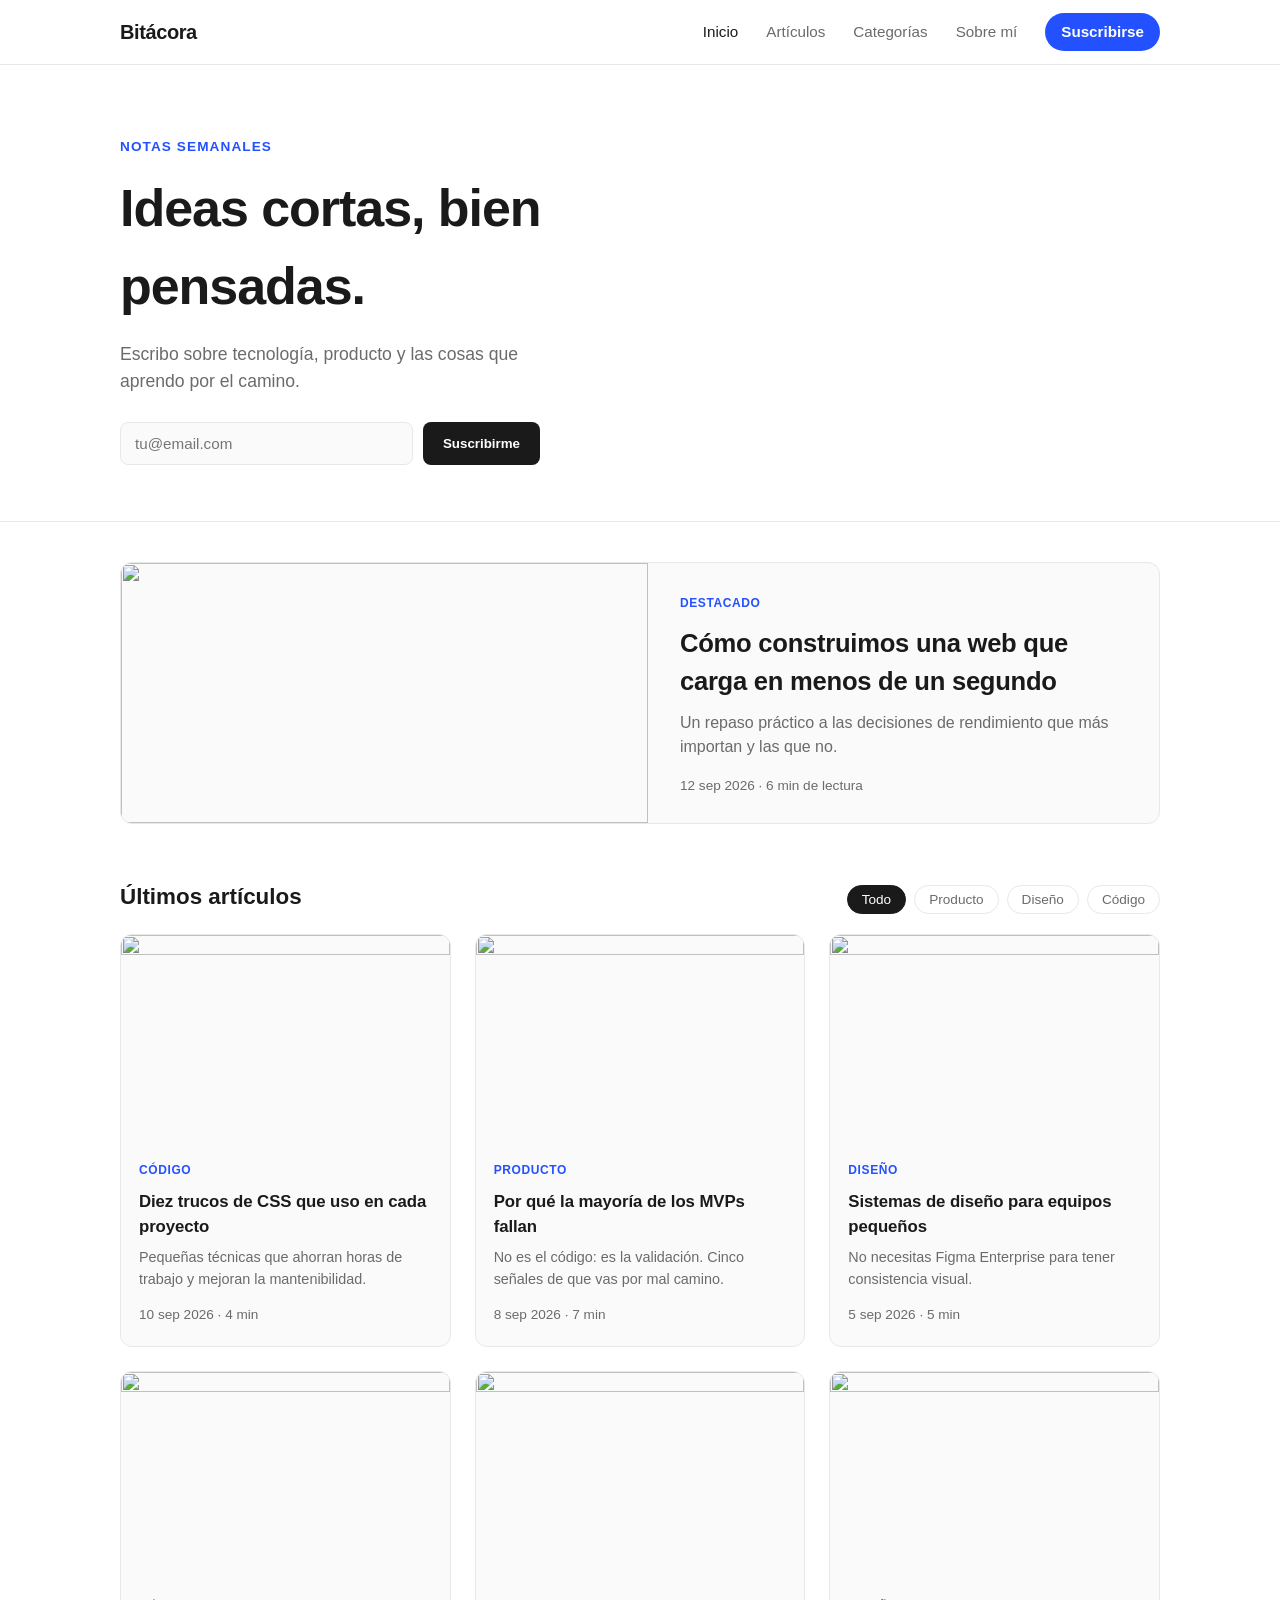
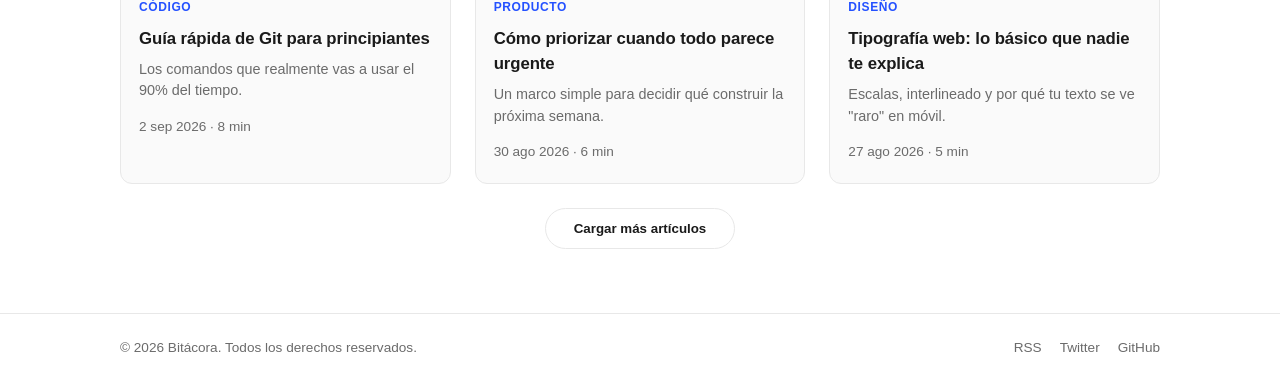
==== index.html @ f2ac1e3b "Add fast static blog homepage Plain HTML/CSS/JS, no build step or dependencies: sticky header with m" ====
<!DOCTYPE html>
<html lang="es">
<head>
<meta charset="UTF-8">
<meta name="viewport" content="width=device-width, initial-scale=1.0">
<title>Bitácora — Blog</title>
<meta name="description" content="Ideas, notas y artículos sobre tecnología, diseño y vida.">
<link rel="preconnect" href="https://fonts.googleapis.com">
<link rel="stylesheet" href="style.css">
</head>
<body>

<header class="site-header">
  <div class="container header-inner">
    <a href="/" class="logo">Bitácora</a>
    <button class="nav-toggle" id="navToggle" aria-label="Abrir menú" aria-expanded="false">
      <span></span><span></span><span></span>
    </button>
    <nav class="site-nav" id="siteNav">
      <a href="#" class="active">Inicio</a>
      <a href="#">Artículos</a>
      <a href="#">Categorías</a>
      <a href="#">Sobre mí</a>
      <a href="#" class="btn-subscribe">Suscribirse</a>
    </nav>
  </div>
</header>

<section class="hero">
  <div class="container">
    <p class="hero-kicker">Notas semanales</p>
    <h1>Ideas cortas, bien pensadas.</h1>
    <p class="hero-sub">Escribo sobre tecnología, producto y las cosas que aprendo por el camino.</p>
    <form class="subscribe-form" onsubmit="return false;">
      <input type="email" placeholder="tu@email.com" aria-label="Correo electrónico" required>
      <button type="submit">Suscribirme</button>
    </form>
  </div>
</section>

<main class="container">

  <section class="featured">
    <a href="#" class="featured-card">
      <img src="https://images.unsplash.com/photo-1461749280684-dccba630e2f6?w=1200&q=60&auto=format&fit=crop" alt="" loading="eager">
      <div class="featured-content">
        <span class="tag">Destacado</span>
        <h2>Cómo construimos una web que carga en menos de un segundo</h2>
        <p>Un repaso práctico a las decisiones de rendimiento que más importan y las que no.</p>
        <span class="meta">12 sep 2026 · 6 min de lectura</span>
      </div>
    </a>
  </section>

  <section class="posts-header">
    <h2>Últimos artículos</h2>
    <div class="filters">
      <button class="filter active">Todo</button>
      <button class="filter">Producto</button>
      <button class="filter">Diseño</button>
      <button class="filter">Código</button>
    </div>
  </section>

  <section class="posts-grid" id="postsGrid">

    <article class="post-card">
      <a href="#">
        <img src="https://images.unsplash.com/photo-1498050108023-c5249f4df085?w=600&q=60&auto=format&fit=crop" alt="" loading="lazy">
        <div class="post-body">
          <span class="tag">Código</span>
          <h3>Diez trucos de CSS que uso en cada proyecto</h3>
          <p>Pequeñas técnicas que ahorran horas de trabajo y mejoran la mantenibilidad.</p>
          <span class="meta">10 sep 2026 · 4 min</span>
        </div>
      </a>
    </article>

    <article class="post-card">
      <a href="#">
        <img src="https://images.unsplash.com/photo-1499750310107-5fef28a66643?w=600&q=60&auto=format&fit=crop" alt="" loading="lazy">
        <div class="post-body">
          <span class="tag">Producto</span>
          <h3>Por qué la mayoría de los MVPs fallan</h3>
          <p>No es el código: es la validación. Cinco señales de que vas por mal camino.</p>
          <span class="meta">8 sep 2026 · 7 min</span>
        </div>
      </a>
    </article>

    <article class="post-card">
      <a href="#">
        <img src="https://images.unsplash.com/photo-1483058712412-4245e9b90334?w=600&q=60&auto=format&fit=crop" alt="" loading="lazy">
        <div class="post-body">
          <span class="tag">Diseño</span>
          <h3>Sistemas de diseño para equipos pequeños</h3>
          <p>No necesitas Figma Enterprise para tener consistencia visual.</p>
          <span class="meta">5 sep 2026 · 5 min</span>
        </div>
      </a>
    </article>

    <article class="post-card">
      <a href="#">
        <img src="https://images.unsplash.com/photo-1519389950473-47ba0277781c?w=600&q=60&auto=format&fit=crop" alt="" loading="lazy">
        <div class="post-body">
          <span class="tag">Código</span>
          <h3>Guía rápida de Git para principiantes</h3>
          <p>Los comandos que realmente vas a usar el 90% del tiempo.</p>
          <span class="meta">2 sep 2026 · 8 min</span>
        </div>
      </a>
    </article>

    <article class="post-card">
      <a href="#">
        <img src="https://images.unsplash.com/photo-1522542550221-31fd19575a2d?w=600&q=60&auto=format&fit=crop" alt="" loading="lazy">
        <div class="post-body">
          <span class="tag">Producto</span>
          <h3>Cómo priorizar cuando todo parece urgente</h3>
          <p>Un marco simple para decidir qué construir la próxima semana.</p>
          <span class="meta">30 ago 2026 · 6 min</span>
        </div>
      </a>
    </article>

    <article class="post-card">
      <a href="#">
        <img src="https://images.unsplash.com/photo-1517694712202-14dd9538aa97?w=600&q=60&auto=format&fit=crop" alt="" loading="lazy">
        <div class="post-body">
          <span class="tag">Diseño</span>
          <h3>Tipografía web: lo básico que nadie te explica</h3>
          <p>Escalas, interlineado y por qué tu texto se ve "raro" en móvil.</p>
          <span class="meta">27 ago 2026 · 5 min</span>
        </div>
      </a>
    </article>

  </section>

  <div class="load-more-wrap">
    <button class="load-more">Cargar más artículos</button>
  </div>

</main>

<footer class="site-footer">
  <div class="container footer-inner">
    <span>© 2026 Bitácora. Todos los derechos reservados.</span>
    <div class="footer-links">
      <a href="#">RSS</a>
      <a href="#">Twitter</a>
      <a href="#">GitHub</a>
    </div>
  </div>
</footer>

<script src="script.js"></script>
</body>
</html>
---- style.css ----
:root {
  --bg: #ffffff;
  --text: #1a1a1a;
  --muted: #6b6b6b;
  --border: #e8e8e8;
  --accent: #2451ff;
  --accent-contrast: #ffffff;
  --card-bg: #fafafa;
  --radius: 12px;
  --max-width: 1080px;
  font-size: 16px;
}

@media (prefers-color-scheme: dark) {
  :root {
    --bg: #0f0f10;
    --text: #f2f2f2;
    --muted: #a0a0a0;
    --border: #262626;
    --card-bg: #18181a;
  }
}

* { box-sizing: border-box; }

body {
  margin: 0;
  background: var(--bg);
  color: var(--text);
  font-family: -apple-system, BlinkMacSystemFont, "Segoe UI", Roboto, Helvetica, Arial, sans-serif;
  line-height: 1.5;
  -webkit-font-smoothing: antialiased;
}

.container {
  max-width: var(--max-width);
  margin: 0 auto;
  padding: 0 20px;
}

a { color: inherit; text-decoration: none; }

/* Header */
.site-header {
  border-bottom: 1px solid var(--border);
  position: sticky;
  top: 0;
  background: var(--bg);
  z-index: 10;
}

.header-inner {
  display: flex;
  align-items: center;
  justify-content: space-between;
  height: 64px;
}

.logo {
  font-size: 1.25rem;
  font-weight: 700;
  letter-spacing: -0.02em;
}

.site-nav {
  display: flex;
  align-items: center;
  gap: 28px;
  font-size: 0.95rem;
}

.site-nav a { color: var(--muted); transition: color .15s; }
.site-nav a:hover, .site-nav a.active { color: var(--text); }

.btn-subscribe {
  background: var(--accent);
  color: var(--accent-contrast) !important;
  padding: 8px 16px;
  border-radius: 999px;
  font-weight: 600;
}

.nav-toggle {
  display: none;
  flex-direction: column;
  justify-content: center;
  gap: 5px;
  width: 32px;
  height: 32px;
  background: none;
  border: none;
  cursor: pointer;
}
.nav-toggle span {
  display: block;
  height: 2px;
  background: var(--text);
  border-radius: 2px;
}

/* Hero */
.hero {
  padding: 72px 0 56px;
  border-bottom: 1px solid var(--border);
}

.hero-kicker {
  color: var(--accent);
  font-weight: 600;
  font-size: 0.85rem;
  text-transform: uppercase;
  letter-spacing: 0.08em;
  margin: 0 0 12px;
}

.hero h1 {
  font-size: clamp(2rem, 5vw, 3.25rem);
  margin: 0 0 16px;
  letter-spacing: -0.02em;
  max-width: 20ch;
}

.hero-sub {
  color: var(--muted);
  font-size: 1.1rem;
  max-width: 46ch;
  margin: 0 0 28px;
}

.subscribe-form {
  display: flex;
  gap: 10px;
  max-width: 420px;
}

.subscribe-form input {
  flex: 1;
  padding: 12px 14px;
  border-radius: 8px;
  border: 1px solid var(--border);
  background: var(--card-bg);
  color: var(--text);
  font-size: 0.95rem;
}

.subscribe-form button {
  padding: 12px 20px;
  border-radius: 8px;
  border: none;
  background: var(--text);
  color: var(--bg);
  font-weight: 600;
  cursor: pointer;
  white-space: nowrap;
}

/* Featured */
.featured { margin: 40px 0; }

.featured-card {
  display: grid;
  grid-template-columns: 1.1fr 1fr;
  gap: 32px;
  align-items: center;
  border: 1px solid var(--border);
  border-radius: var(--radius);
  overflow: hidden;
  background: var(--card-bg);
}

.featured-card img {
  width: 100%;
  height: 100%;
  min-height: 260px;
  object-fit: cover;
  display: block;
}

.featured-content { padding: 12px 28px 12px 0; }

.featured-content h2 {
  font-size: 1.6rem;
  margin: 10px 0 10px;
  letter-spacing: -0.01em;
}

.featured-content p {
  color: var(--muted);
  margin: 0 0 14px;
}

.tag {
  display: inline-block;
  font-size: 0.75rem;
  font-weight: 700;
  text-transform: uppercase;
  letter-spacing: 0.05em;
  color: var(--accent);
}

.meta {
  color: var(--muted);
  font-size: 0.85rem;
}

/* Posts */
.posts-header {
  display: flex;
  align-items: baseline;
  justify-content: space-between;
  margin: 56px 0 20px;
  flex-wrap: wrap;
  gap: 12px;
}

.posts-header h2 { font-size: 1.4rem; margin: 0; }

.filters { display: flex; gap: 8px; }

.filter {
  padding: 6px 14px;
  border-radius: 999px;
  border: 1px solid var(--border);
  background: transparent;
  color: var(--muted);
  font-size: 0.85rem;
  cursor: pointer;
}
.filter.active { background: var(--text); color: var(--bg); border-color: var(--text); }

.posts-grid {
  display: grid;
  grid-template-columns: repeat(3, 1fr);
  gap: 24px;
  margin-bottom: 24px;
}

.post-card {
  border: 1px solid var(--border);
  border-radius: var(--radius);
  overflow: hidden;
  background: var(--card-bg);
  transition: transform .15s, box-shadow .15s;
}
.post-card:hover { transform: translateY(-3px); box-shadow: 0 8px 24px rgba(0,0,0,0.08); }

.post-card img {
  width: 100%;
  aspect-ratio: 16/10;
  object-fit: cover;
  display: block;
}

.post-body { padding: 16px 18px 20px; }

.post-body h3 {
  font-size: 1.05rem;
  margin: 8px 0 8px;
  letter-spacing: -0.005em;
}

.post-body p {
  color: var(--muted);
  font-size: 0.9rem;
  margin: 0 0 12px;
}

.load-more-wrap { display: flex; justify-content: center; margin: 20px 0 64px; }

.load-more {
  padding: 12px 28px;
  border-radius: 999px;
  border: 1px solid var(--border);
  background: transparent;
  color: var(--text);
  font-weight: 600;
  cursor: pointer;
}
.load-more:hover { background: var(--card-bg); }

/* Footer */
.site-footer {
  border-top: 1px solid var(--border);
  padding: 24px 0;
  color: var(--muted);
  font-size: 0.85rem;
}

.footer-inner {
  display: flex;
  justify-content: space-between;
  align-items: center;
  flex-wrap: wrap;
  gap: 12px;
}

.footer-links { display: flex; gap: 18px; }
.footer-links a:hover { color: var(--text); }

/* Responsive */
@media (max-width: 900px) {
  .posts-grid { grid-template-columns: repeat(2, 1fr); }
  .featured-card { grid-template-columns: 1fr; }
  .featured-content { padding: 0 20px 20px; }
}

@media (max-width: 640px) {
  .nav-toggle { display: flex; }
  .site-nav {
    position: absolute;
    top: 64px;
    left: 0;
    right: 0;
    background: var(--bg);
    border-bottom: 1px solid var(--border);
    flex-direction: column;
    align-items: flex-start;
    padding: 16px 20px 24px;
    gap: 16px;
    display: none;
  }
  .site-nav.open { display: flex; }
  .posts-grid { grid-template-columns: 1fr; }
  .subscribe-form { flex-direction: column; }
  .posts-header { align-items: flex-start; }
}
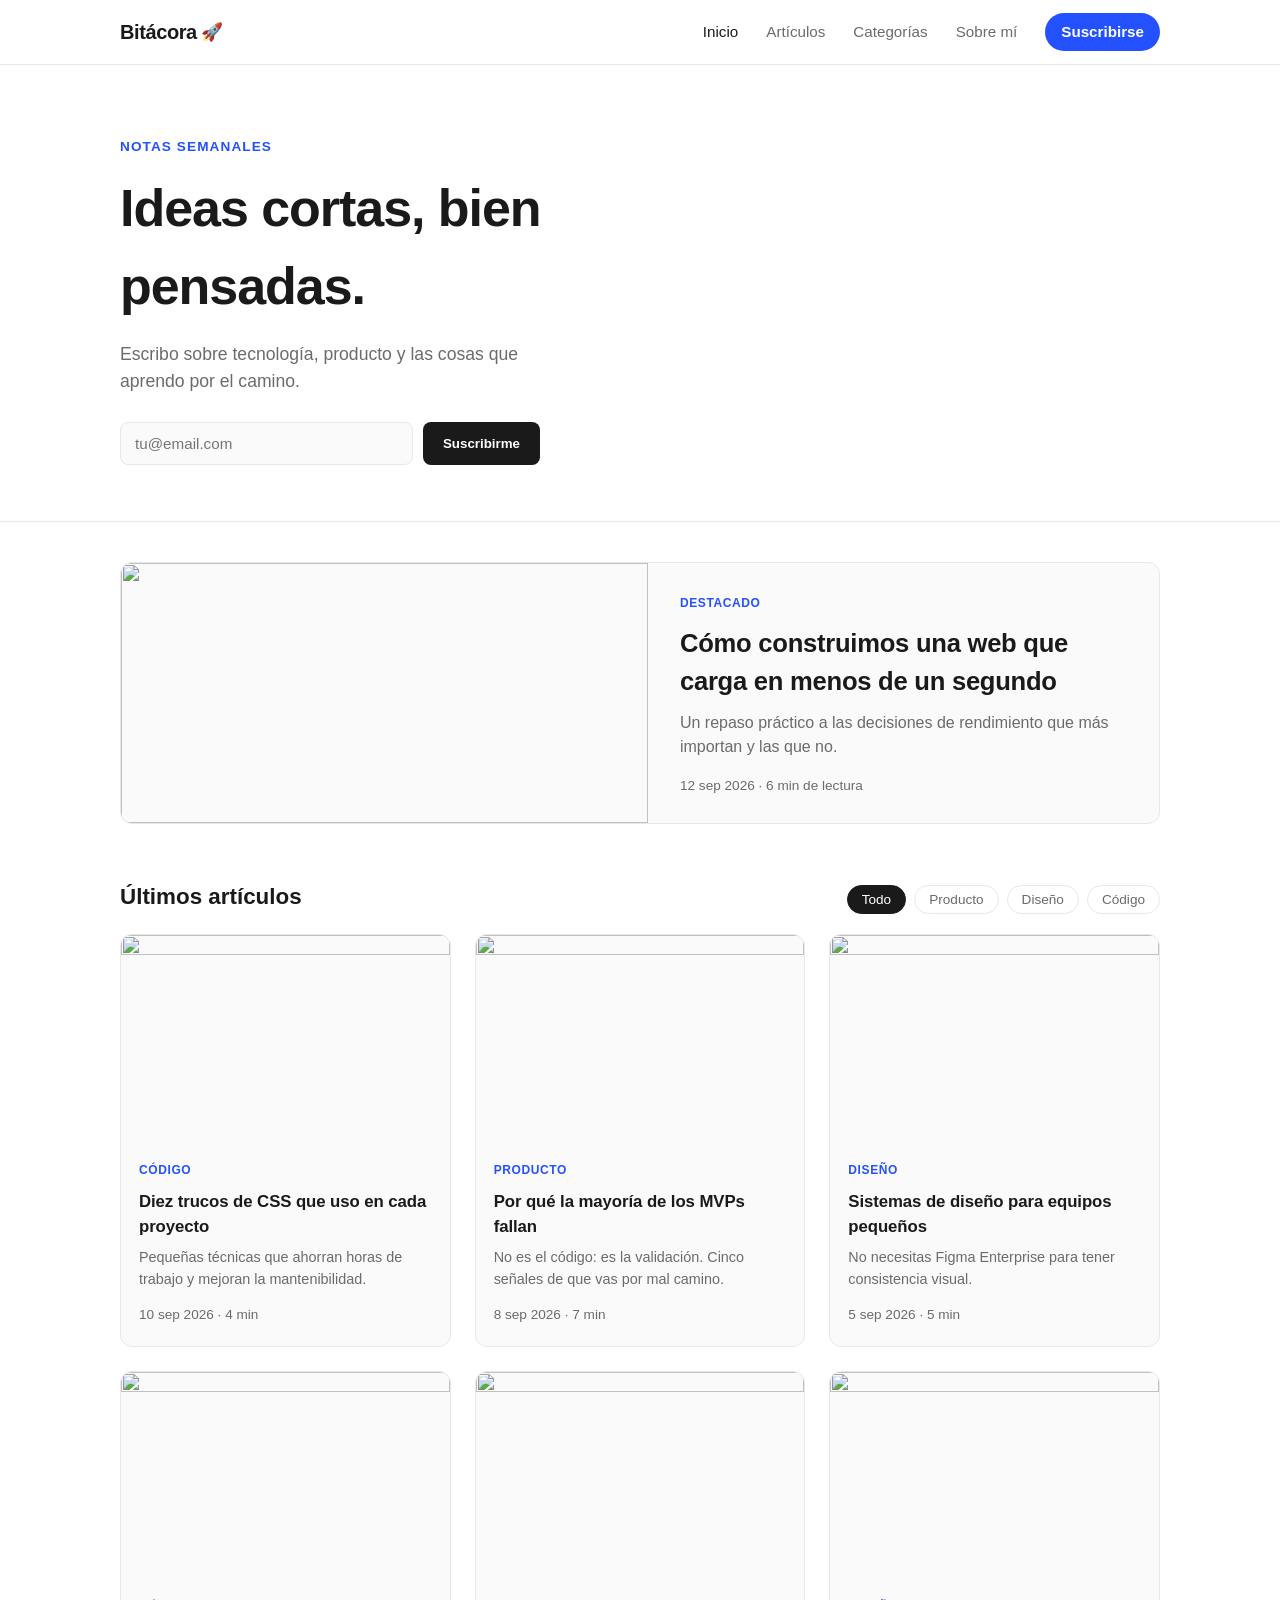
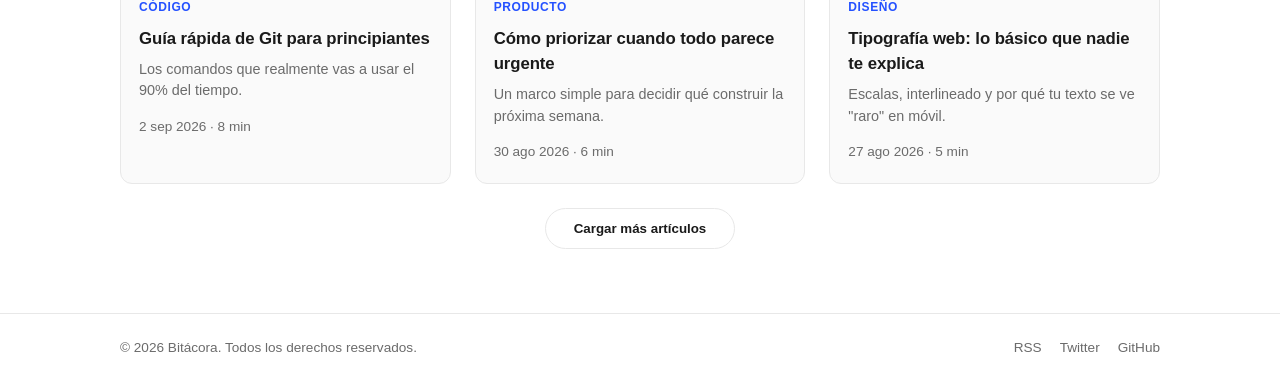
==== commit e3af03a4: "Add animated rocket to site title Co-Authored-By: Claude Sonnet 5 <noreply@anthropic.com> Claude-Ses" ====
--- a/index.html
+++ b/index.html
@@ -3,7 +3,7 @@
 <head>
 <meta charset="UTF-8">
 <meta name="viewport" content="width=device-width, initial-scale=1.0">
-<title>Bitácora — Blog</title>
+<title>Bitácora 🚀 — Blog</title>
 <meta name="description" content="Ideas, notas y artículos sobre tecnología, diseño y vida.">
 <link rel="preconnect" href="https://fonts.googleapis.com">
 <link rel="stylesheet" href="style.css">
@@ -12,7 +12,7 @@
 
 <header class="site-header">
   <div class="container header-inner">
-    <a href="/" class="logo">Bitácora</a>
+    <a href="/" class="logo">Bitácora <span class="rocket" aria-hidden="true">🚀</span></a>
     <button class="nav-toggle" id="navToggle" aria-label="Abrir menú" aria-expanded="false">
       <span></span><span></span><span></span>
     </button>
--- a/style.css
+++ b/style.css
@@ -60,6 +60,20 @@
   font-size: 1.25rem;
   font-weight: 700;
   letter-spacing: -0.02em;
+  display: inline-flex;
+  align-items: center;
+  gap: 4px;
+}
+
+.rocket {
+  display: inline-block;
+  font-size: 1.1rem;
+  animation: rocket-float 2.2s ease-in-out infinite;
+}
+
+@keyframes rocket-float {
+  0%, 100% { transform: translateY(0) rotate(0deg); }
+  50% { transform: translateY(-5px) rotate(10deg); }
 }
 
 .site-nav {
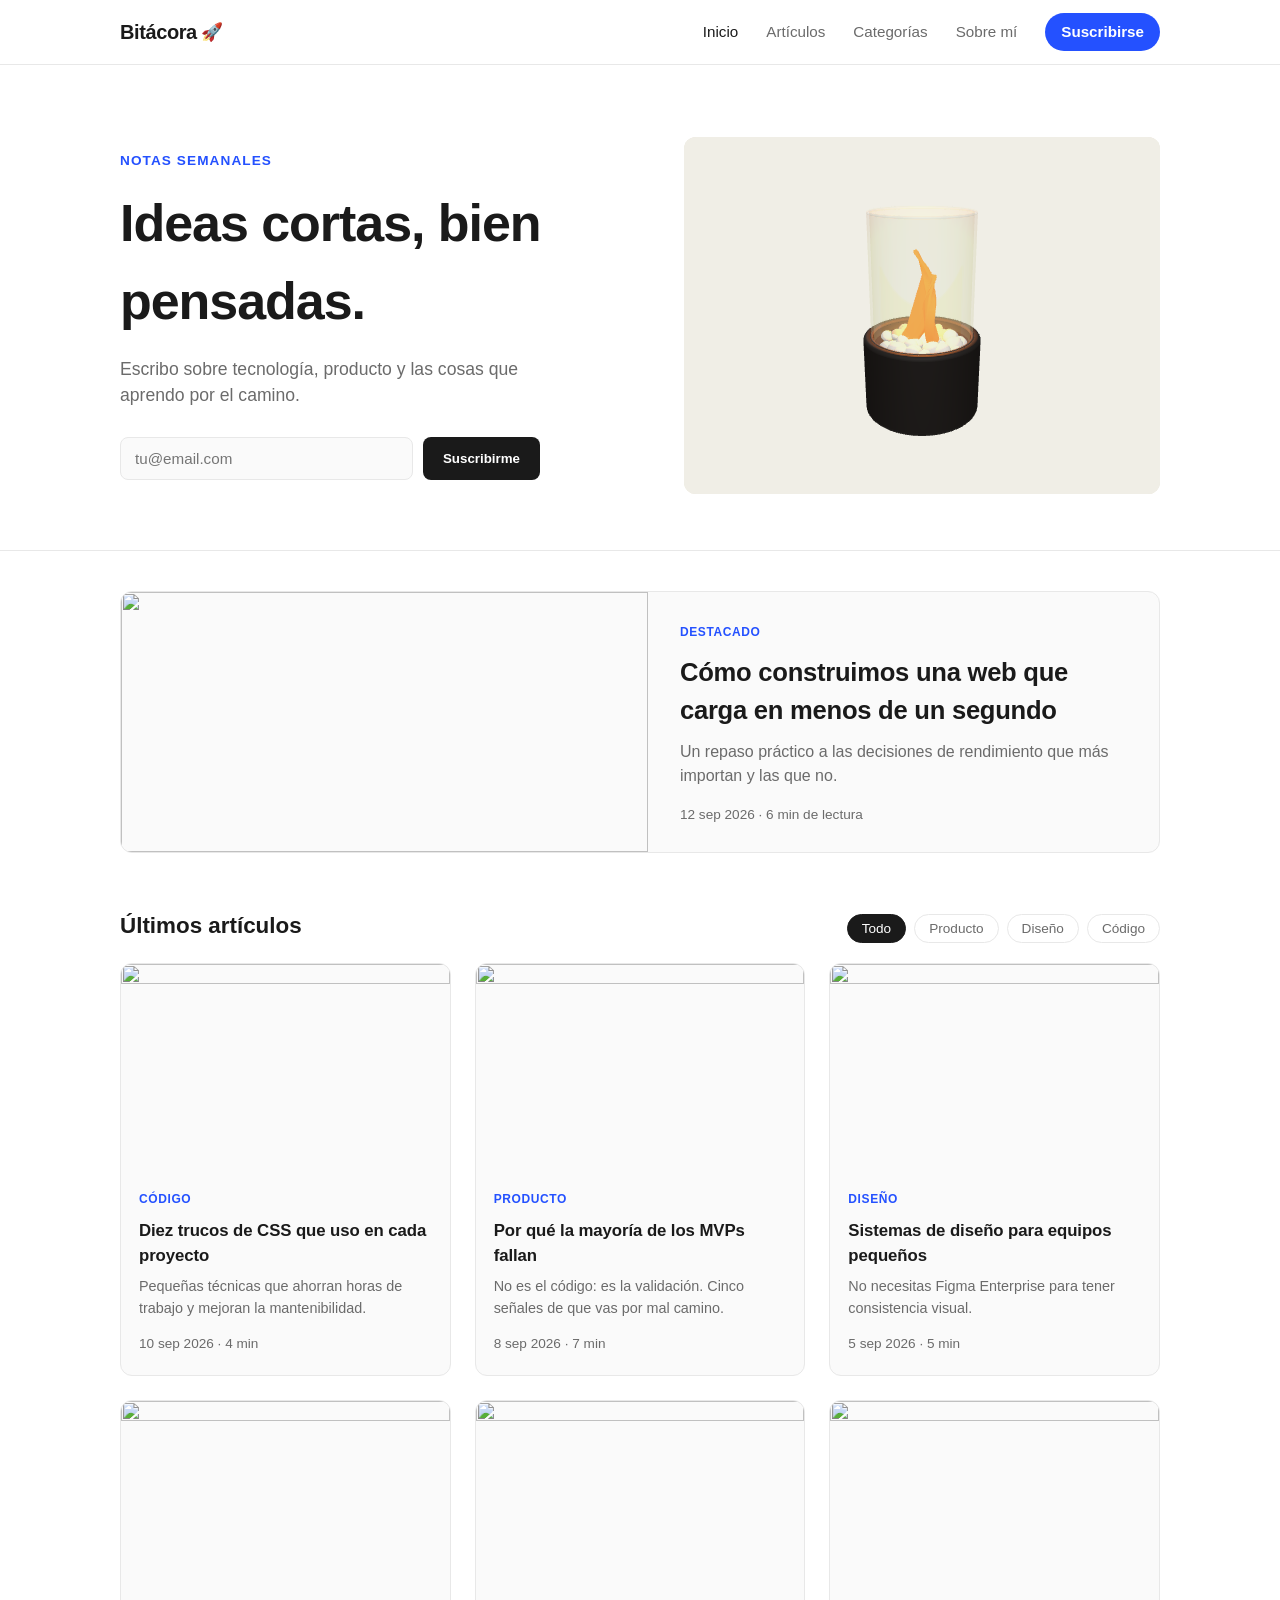
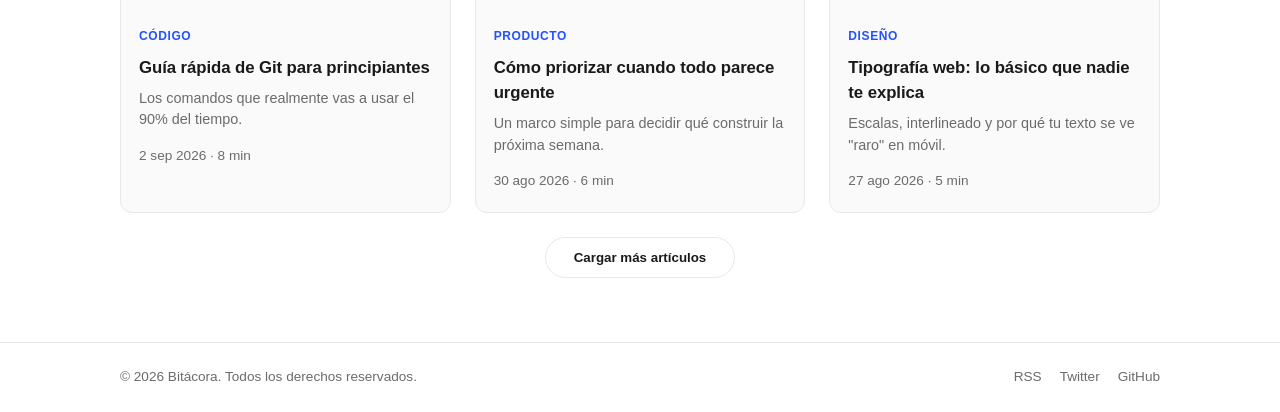
==== commit c50dc00b: "Add animated 3D fireplace visual to hero Embed the tabletop fireplace 3D scene (self-contained Three" ====
--- a/index.html
+++ b/index.html
@@ -27,14 +27,19 @@
 </header>
 
 <section class="hero">
-  <div class="container">
-    <p class="hero-kicker">Notas semanales</p>
-    <h1>Ideas cortas, bien pensadas.</h1>
-    <p class="hero-sub">Escribo sobre tecnología, producto y las cosas que aprendo por el camino.</p>
-    <form class="subscribe-form" onsubmit="return false;">
-      <input type="email" placeholder="tu@email.com" aria-label="Correo electrónico" required>
-      <button type="submit">Suscribirme</button>
-    </form>
+  <div class="container hero-grid">
+    <div class="hero-text">
+      <p class="hero-kicker">Notas semanales</p>
+      <h1>Ideas cortas, bien pensadas.</h1>
+      <p class="hero-sub">Escribo sobre tecnología, producto y las cosas que aprendo por el camino.</p>
+      <form class="subscribe-form" onsubmit="return false;">
+        <input type="email" placeholder="tu@email.com" aria-label="Correo electrónico" required>
+        <button type="submit">Suscribirme</button>
+      </form>
+    </div>
+    <div class="hero-visual">
+      <iframe src="hero-3d.html" title="Chimenea de mesa en 3D" loading="lazy"></iframe>
+    </div>
   </div>
 </section>
 
--- a/style.css
+++ b/style.css
@@ -118,6 +118,27 @@
   border-bottom: 1px solid var(--border);
 }
 
+.hero-grid {
+  display: grid;
+  grid-template-columns: 1.1fr 1fr;
+  gap: 40px;
+  align-items: center;
+}
+
+.hero-visual {
+  border-radius: var(--radius);
+  overflow: hidden;
+  background: #f0eee6;
+  aspect-ratio: 4 / 3;
+}
+
+.hero-visual iframe {
+  width: 100%;
+  height: 100%;
+  border: none;
+  display: block;
+}
+
 .hero-kicker {
   color: var(--accent);
   font-weight: 600;
@@ -316,6 +337,8 @@
   .posts-grid { grid-template-columns: repeat(2, 1fr); }
   .featured-card { grid-template-columns: 1fr; }
   .featured-content { padding: 0 20px 20px; }
+  .hero-grid { grid-template-columns: 1fr; }
+  .hero-visual { order: -1; aspect-ratio: 16 / 9; }
 }
 
 @media (max-width: 640px) {
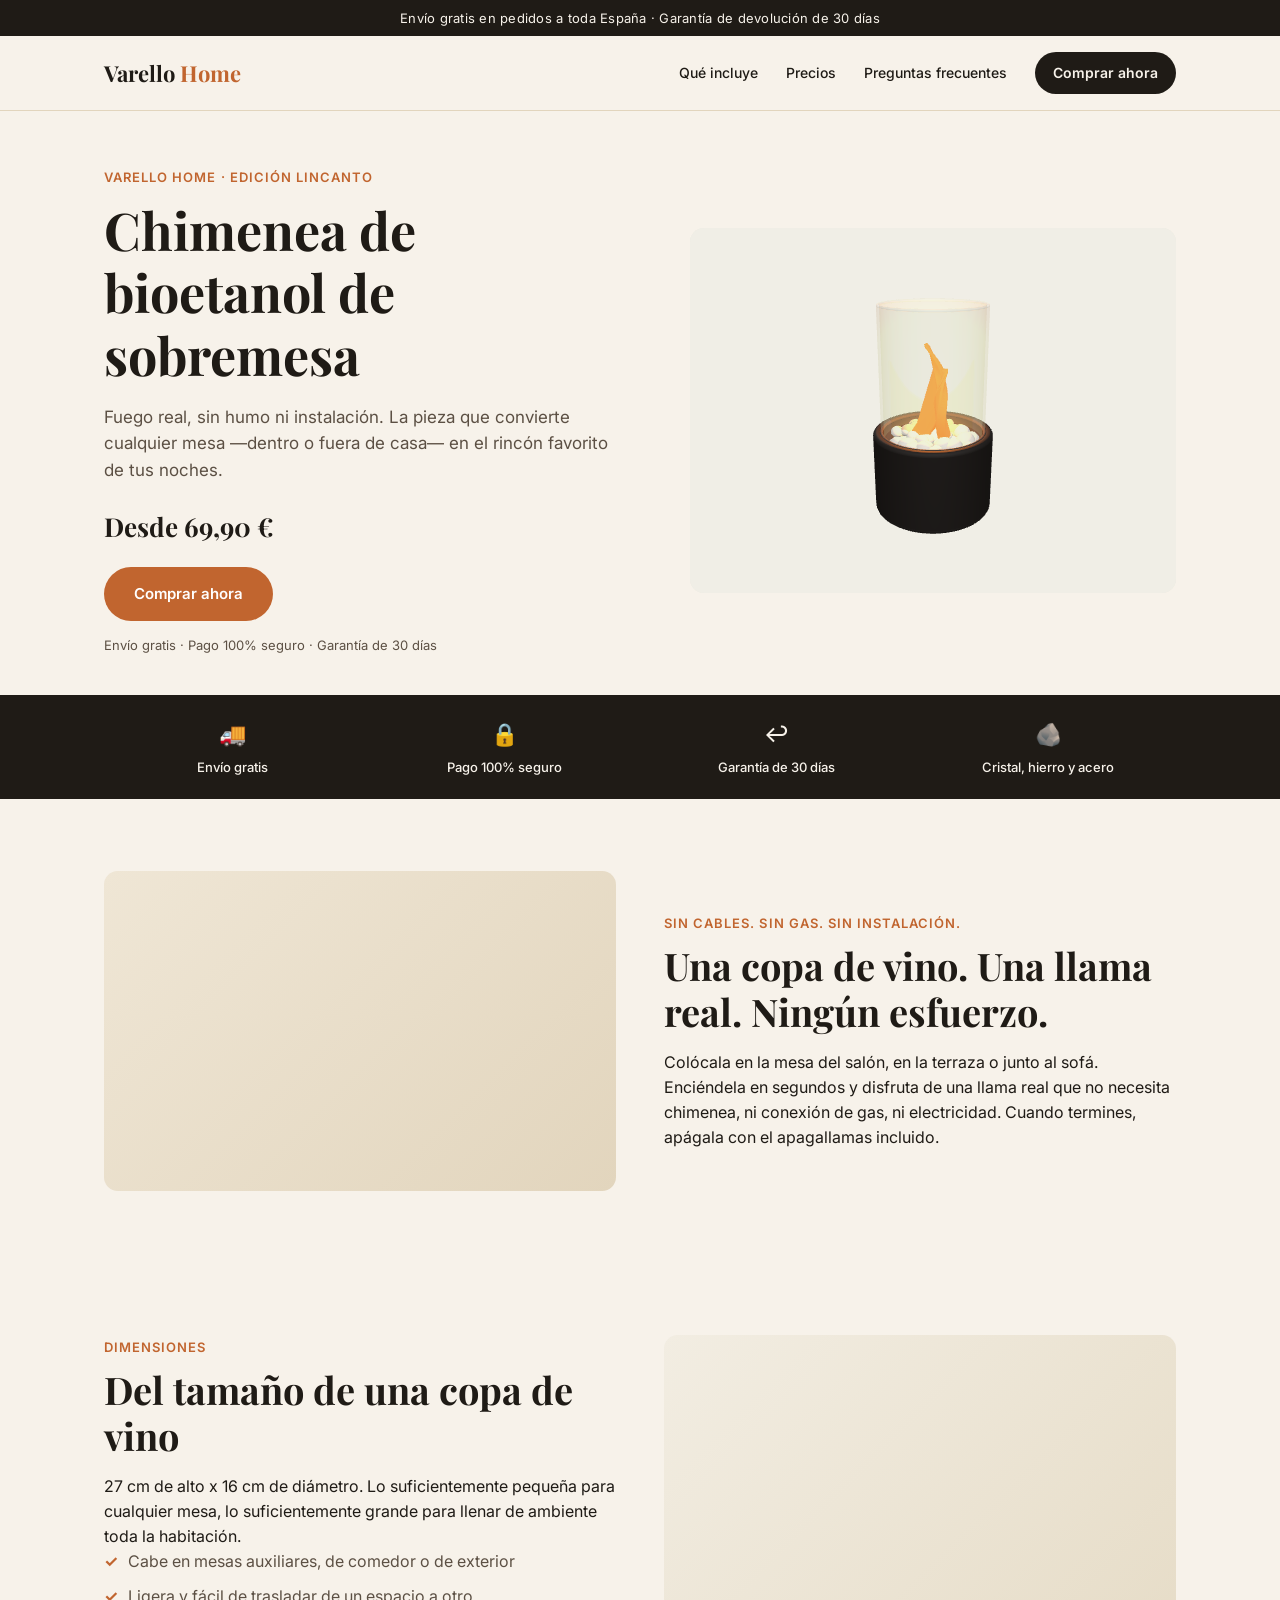
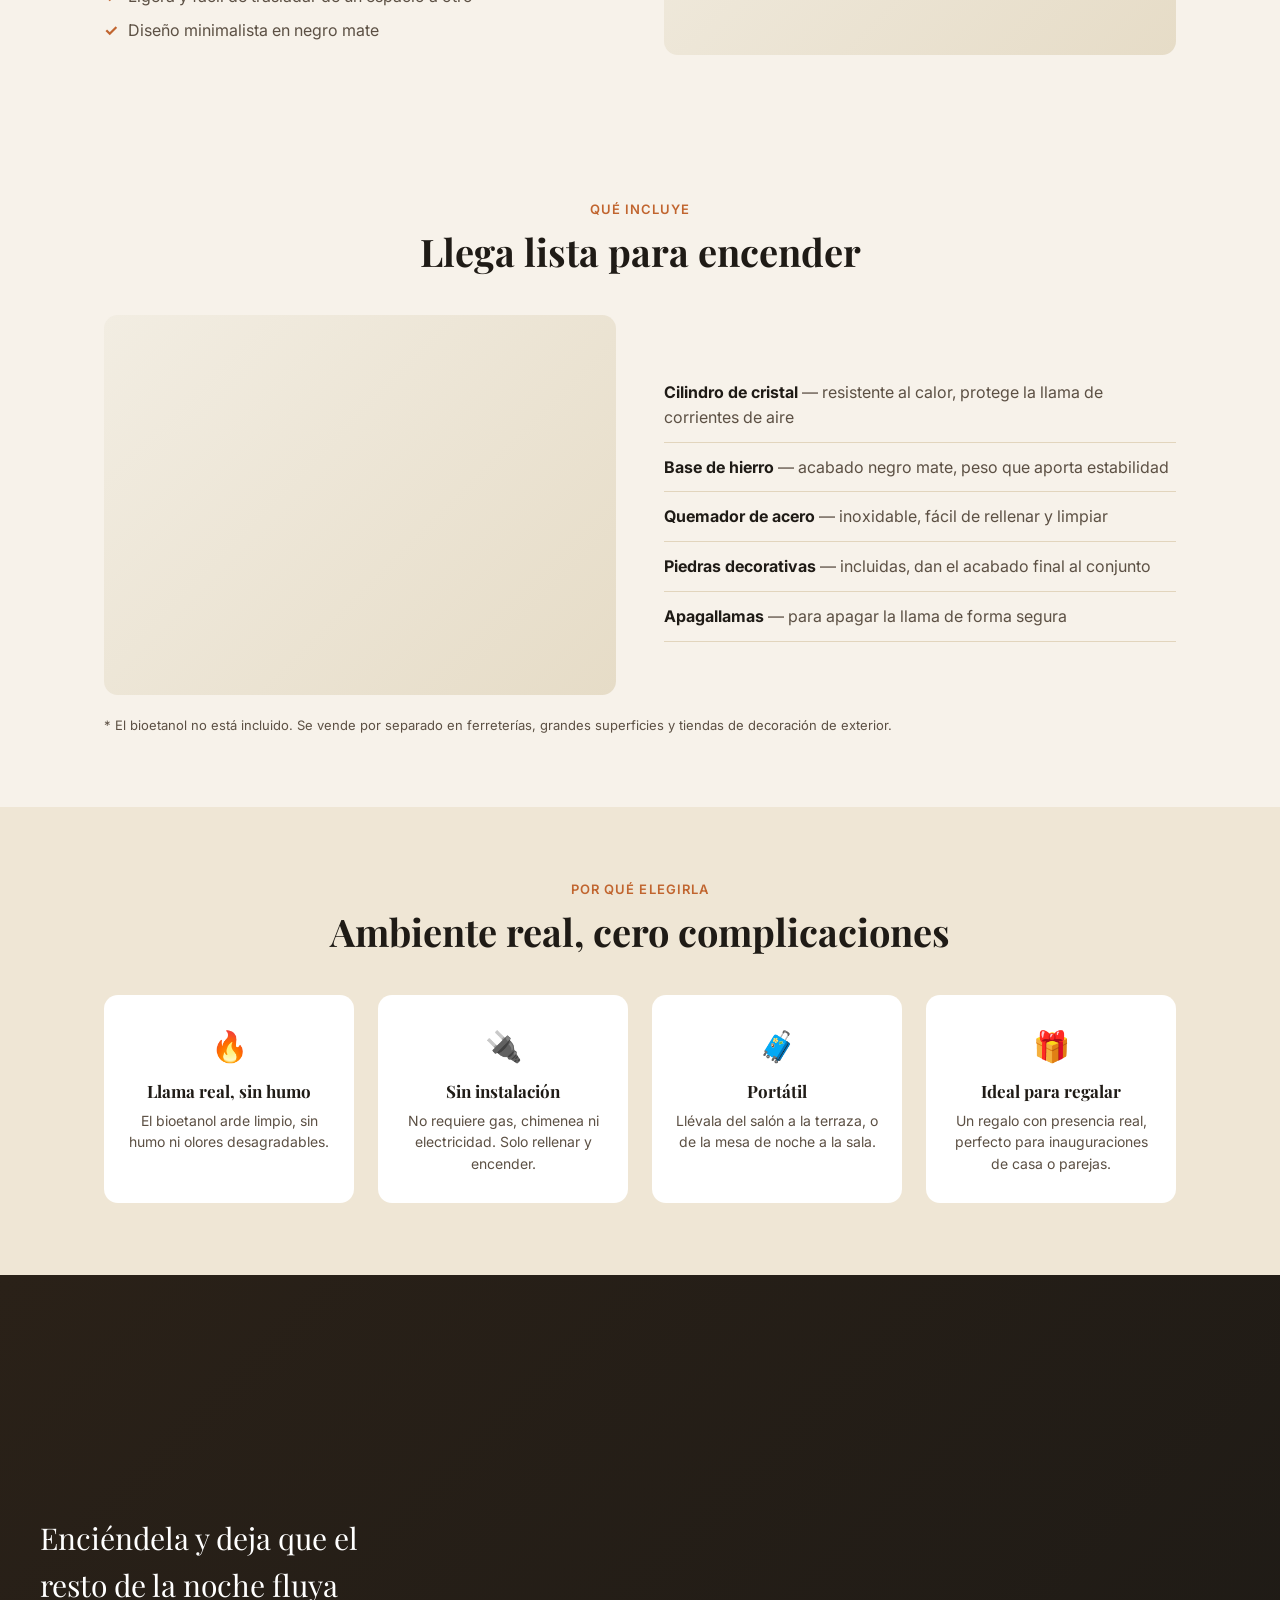
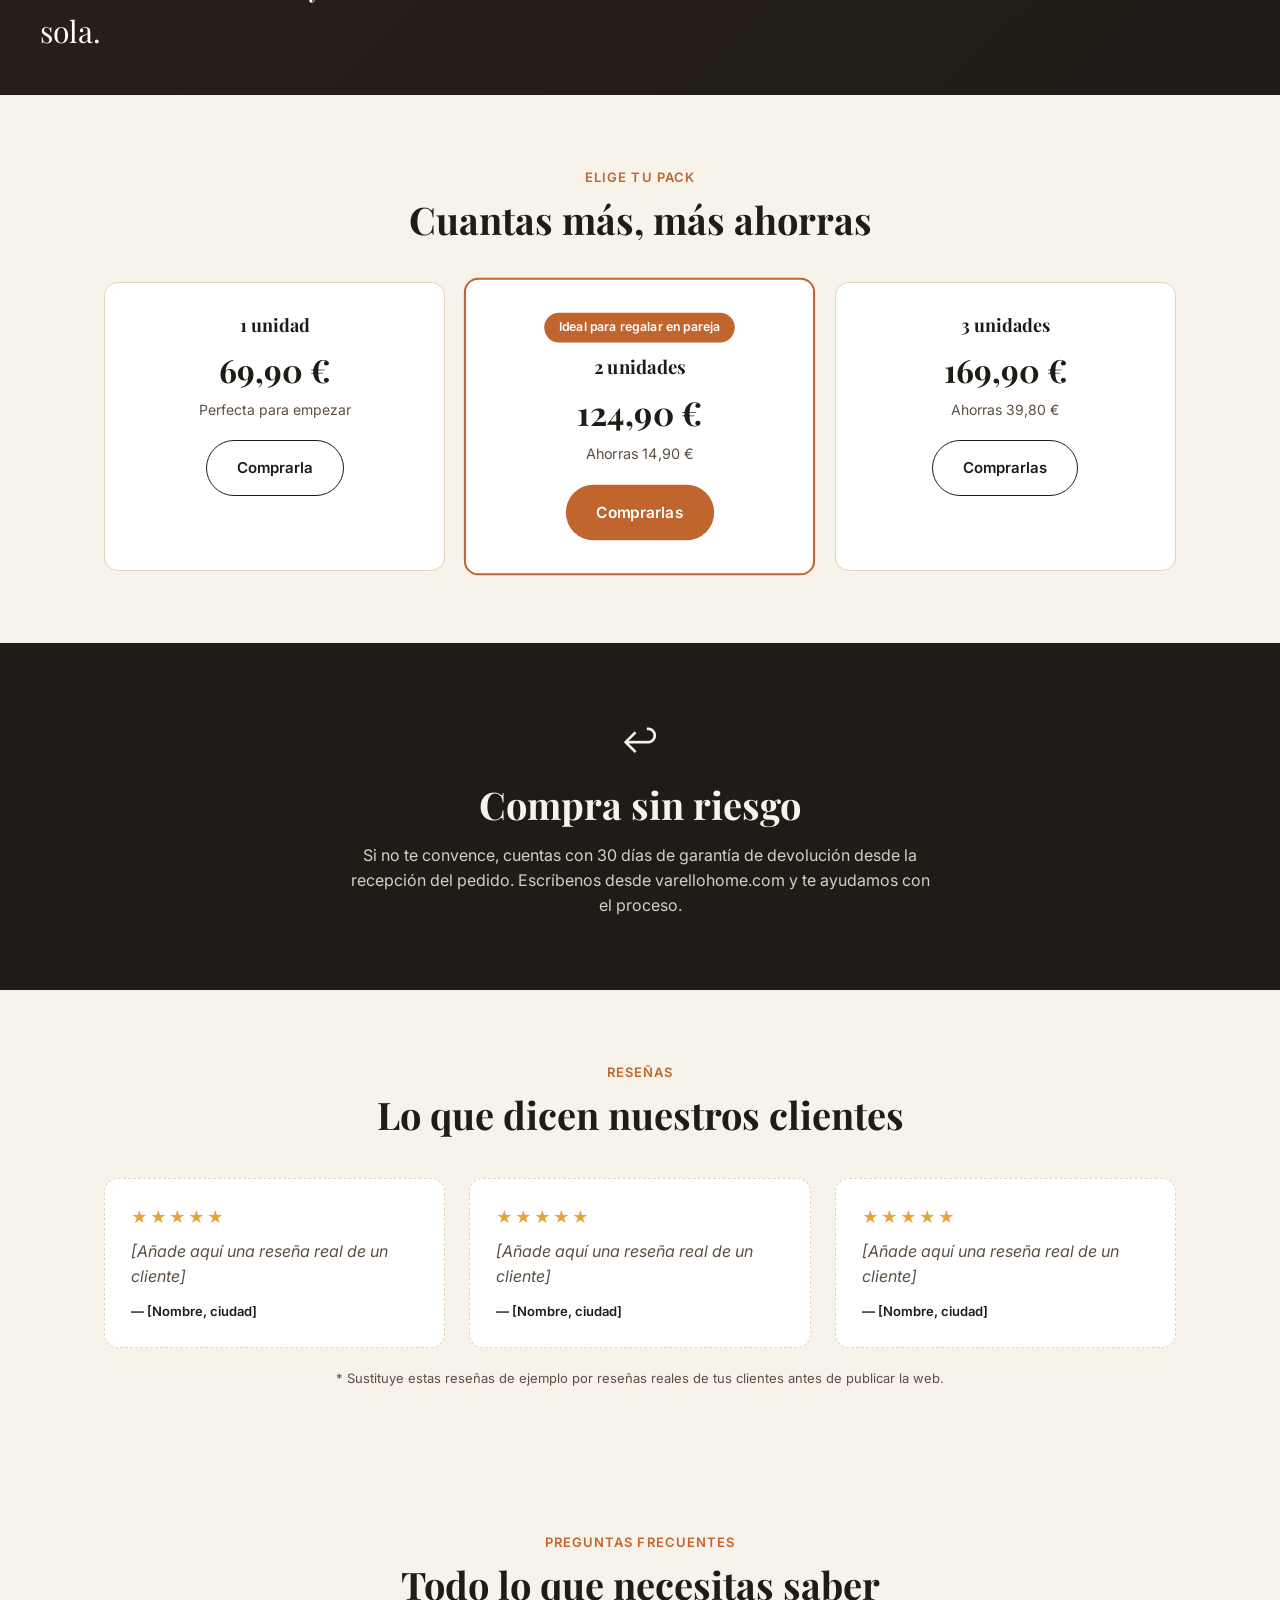
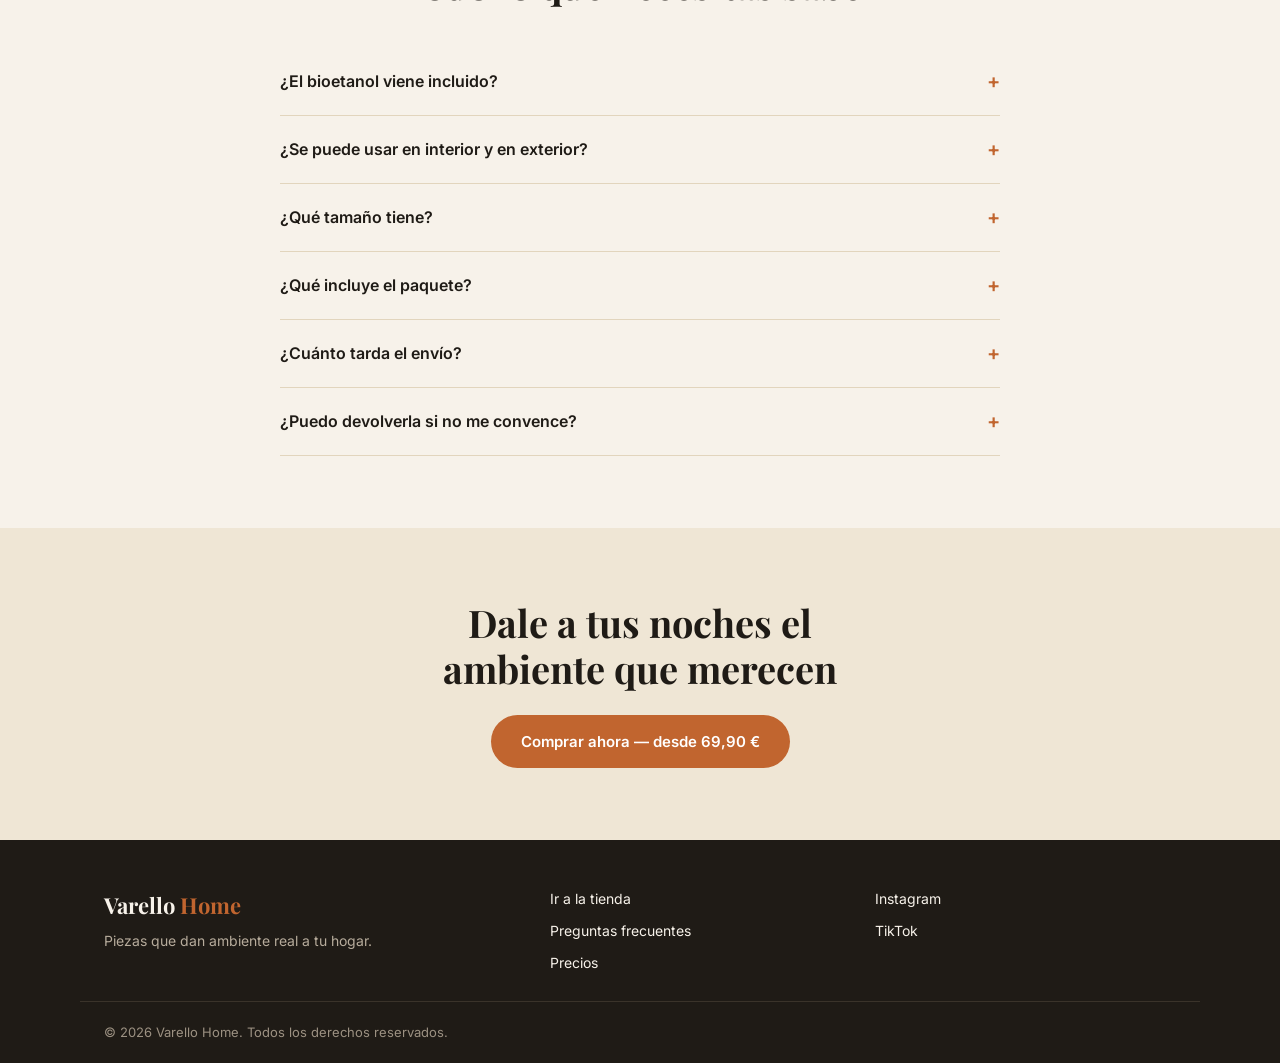
==== commit ff5449e4: "Replace blog demo with Varello Home product landing page Single-page high-conversion landing for the" ====
--- a/index.html
+++ b/index.html
@@ -3,162 +3,309 @@
 <head>
 <meta charset="UTF-8">
 <meta name="viewport" content="width=device-width, initial-scale=1.0">
-<title>Bitácora 🚀 — Blog</title>
-<meta name="description" content="Ideas, notas y artículos sobre tecnología, diseño y vida.">
+<title>Chimenea de Bioetanol de Sobremesa — Varello Home</title>
+<meta name="description" content="Chimenea de bioetanol de sobremesa Varello Home: fuego real, sin humo ni instalación. Del tamaño de una copa de vino. Envío gratis y garantía de 30 días.">
+<meta property="og:title" content="Chimenea de Bioetanol de Sobremesa — Varello Home">
+<meta property="og:description" content="Fuego real, sin humo ni instalación. La pieza que convierte cualquier mesa en el rincón favorito de tus noches.">
+<meta property="og:type" content="product">
+<link rel="icon" href="data:image/svg+xml,%3Csvg xmlns='http://www.w3.org/2000/svg' viewBox='0 0 100 100'%3E%3Ctext y='.9em' font-size='90'%3E%F0%9F%94%A5%3C/text%3E%3C/svg%3E">
 <link rel="preconnect" href="https://fonts.googleapis.com">
+<link rel="preconnect" href="https://fonts.gstatic.com" crossorigin>
+<link href="https://fonts.googleapis.com/css2?family=Playfair+Display:wght@600;700&family=Inter:wght@400;500;600;700&display=swap" rel="stylesheet">
 <link rel="stylesheet" href="style.css">
 </head>
 <body>
 
+<div class="announcement-bar">
+  Envío gratis en pedidos a toda España · Garantía de devolución de 30 días
+</div>
+
 <header class="site-header">
   <div class="container header-inner">
-    <a href="/" class="logo">Bitácora <span class="rocket" aria-hidden="true">🚀</span></a>
+    <a href="#top" class="logo">Varello <span class="logo-accent">Home</span></a>
     <button class="nav-toggle" id="navToggle" aria-label="Abrir menú" aria-expanded="false">
       <span></span><span></span><span></span>
     </button>
     <nav class="site-nav" id="siteNav">
-      <a href="#" class="active">Inicio</a>
-      <a href="#">Artículos</a>
-      <a href="#">Categorías</a>
-      <a href="#">Sobre mí</a>
-      <a href="#" class="btn-subscribe">Suscribirse</a>
+      <a href="#incluye">Qué incluye</a>
+      <a href="#precios">Precios</a>
+      <a href="#faq">Preguntas frecuentes</a>
+      <a href="https://varellohome.com/products/lincanto-chimenea-bioetanol" class="btn-nav-cta">Comprar ahora</a>
     </nav>
   </div>
 </header>
 
-<section class="hero">
-  <div class="container hero-grid">
-    <div class="hero-text">
-      <p class="hero-kicker">Notas semanales</p>
-      <h1>Ideas cortas, bien pensadas.</h1>
-      <p class="hero-sub">Escribo sobre tecnología, producto y las cosas que aprendo por el camino.</p>
-      <form class="subscribe-form" onsubmit="return false;">
-        <input type="email" placeholder="tu@email.com" aria-label="Correo electrónico" required>
-        <button type="submit">Suscribirme</button>
-      </form>
-    </div>
-    <div class="hero-visual">
-      <iframe src="hero-3d.html" title="Chimenea de mesa en 3D" loading="lazy"></iframe>
-    </div>
-  </div>
-</section>
-
-<main class="container">
-
-  <section class="featured">
-    <a href="#" class="featured-card">
-      <img src="https://images.unsplash.com/photo-1461749280684-dccba630e2f6?w=1200&q=60&auto=format&fit=crop" alt="" loading="eager">
-      <div class="featured-content">
-        <span class="tag">Destacado</span>
-        <h2>Cómo construimos una web que carga en menos de un segundo</h2>
-        <p>Un repaso práctico a las decisiones de rendimiento que más importan y las que no.</p>
-        <span class="meta">12 sep 2026 · 6 min de lectura</span>
-      </div>
-    </a>
-  </section>
-
-  <section class="posts-header">
-    <h2>Últimos artículos</h2>
-    <div class="filters">
-      <button class="filter active">Todo</button>
-      <button class="filter">Producto</button>
-      <button class="filter">Diseño</button>
-      <button class="filter">Código</button>
-    </div>
-  </section>
-
-  <section class="posts-grid" id="postsGrid">
-
-    <article class="post-card">
-      <a href="#">
-        <img src="https://images.unsplash.com/photo-1498050108023-c5249f4df085?w=600&q=60&auto=format&fit=crop" alt="" loading="lazy">
-        <div class="post-body">
-          <span class="tag">Código</span>
-          <h3>Diez trucos de CSS que uso en cada proyecto</h3>
-          <p>Pequeñas técnicas que ahorran horas de trabajo y mejoran la mantenibilidad.</p>
-          <span class="meta">10 sep 2026 · 4 min</span>
-        </div>
-      </a>
-    </article>
-
-    <article class="post-card">
-      <a href="#">
-        <img src="https://images.unsplash.com/photo-1499750310107-5fef28a66643?w=600&q=60&auto=format&fit=crop" alt="" loading="lazy">
-        <div class="post-body">
-          <span class="tag">Producto</span>
-          <h3>Por qué la mayoría de los MVPs fallan</h3>
-          <p>No es el código: es la validación. Cinco señales de que vas por mal camino.</p>
-          <span class="meta">8 sep 2026 · 7 min</span>
-        </div>
-      </a>
-    </article>
-
-    <article class="post-card">
-      <a href="#">
-        <img src="https://images.unsplash.com/photo-1483058712412-4245e9b90334?w=600&q=60&auto=format&fit=crop" alt="" loading="lazy">
-        <div class="post-body">
-          <span class="tag">Diseño</span>
-          <h3>Sistemas de diseño para equipos pequeños</h3>
-          <p>No necesitas Figma Enterprise para tener consistencia visual.</p>
-          <span class="meta">5 sep 2026 · 5 min</span>
-        </div>
-      </a>
-    </article>
-
-    <article class="post-card">
-      <a href="#">
-        <img src="https://images.unsplash.com/photo-1519389950473-47ba0277781c?w=600&q=60&auto=format&fit=crop" alt="" loading="lazy">
-        <div class="post-body">
-          <span class="tag">Código</span>
-          <h3>Guía rápida de Git para principiantes</h3>
-          <p>Los comandos que realmente vas a usar el 90% del tiempo.</p>
-          <span class="meta">2 sep 2026 · 8 min</span>
-        </div>
-      </a>
-    </article>
-
-    <article class="post-card">
-      <a href="#">
-        <img src="https://images.unsplash.com/photo-1522542550221-31fd19575a2d?w=600&q=60&auto=format&fit=crop" alt="" loading="lazy">
-        <div class="post-body">
-          <span class="tag">Producto</span>
-          <h3>Cómo priorizar cuando todo parece urgente</h3>
-          <p>Un marco simple para decidir qué construir la próxima semana.</p>
-          <span class="meta">30 ago 2026 · 6 min</span>
-        </div>
-      </a>
-    </article>
-
-    <article class="post-card">
-      <a href="#">
-        <img src="https://images.unsplash.com/photo-1517694712202-14dd9538aa97?w=600&q=60&auto=format&fit=crop" alt="" loading="lazy">
-        <div class="post-body">
-          <span class="tag">Diseño</span>
-          <h3>Tipografía web: lo básico que nadie te explica</h3>
-          <p>Escalas, interlineado y por qué tu texto se ve "raro" en móvil.</p>
-          <span class="meta">27 ago 2026 · 5 min</span>
-        </div>
-      </a>
-    </article>
-
-  </section>
-
-  <div class="load-more-wrap">
-    <button class="load-more">Cargar más artículos</button>
-  </div>
+<main id="top">
+
+  <!-- HERO -->
+  <section class="hero">
+    <div class="container hero-grid">
+      <div class="hero-text">
+        <p class="hero-kicker">Varello Home · Edición Lincanto</p>
+        <h1>Chimenea de bioetanol de sobremesa</h1>
+        <p class="hero-sub">Fuego real, sin humo ni instalación. La pieza que convierte cualquier mesa —dentro o fuera de casa— en el rincón favorito de tus noches.</p>
+        <div class="hero-price-row">
+          <span class="hero-price">Desde 69,90&nbsp;€</span>
+        </div>
+        <a href="https://varellohome.com/products/lincanto-chimenea-bioetanol" class="btn-primary">Comprar ahora</a>
+        <p class="hero-trust">Envío gratis · Pago 100% seguro · Garantía de 30 días</p>
+      </div>
+      <div class="hero-visual">
+        <iframe src="hero-3d.html" title="Chimenea de mesa en 3D" loading="lazy"></iframe>
+      </div>
+    </div>
+  </section>
+
+  <!-- TRUST BAR -->
+  <section class="trust-bar">
+    <div class="container trust-grid">
+      <div class="trust-item">
+        <span class="trust-icon" aria-hidden="true">🚚</span>
+        <span>Envío gratis</span>
+      </div>
+      <div class="trust-item">
+        <span class="trust-icon" aria-hidden="true">🔒</span>
+        <span>Pago 100% seguro</span>
+      </div>
+      <div class="trust-item">
+        <span class="trust-icon" aria-hidden="true">↩️</span>
+        <span>Garantía de 30 días</span>
+      </div>
+      <div class="trust-item">
+        <span class="trust-icon" aria-hidden="true">🪨</span>
+        <span>Cristal, hierro y acero</span>
+      </div>
+    </div>
+  </section>
+
+  <!-- DESEO -->
+  <section class="section desire">
+    <div class="container desire-grid">
+      <div class="photo-frame ph-lifestyle" role="img" aria-label="Chimenea de bioetanol encendida en una terraza al atardecer, junto a olivos y luces cálidas">
+        <!-- Reemplazar por: foto 2 (mesa de piedra, olivos, atardecer) → images/lifestyle-atardecer.jpg -->
+      </div>
+      <div class="desire-text">
+        <p class="section-kicker">Sin cables. Sin gas. Sin instalación.</p>
+        <h2>Una copa de vino. Una llama real. Ningún esfuerzo.</h2>
+        <p>Colócala en la mesa del salón, en la terraza o junto al sofá. Enciéndela en segundos y disfruta de una llama real que no necesita chimenea, ni conexión de gas, ni electricidad. Cuando termines, apágala con el apagallamas incluido.</p>
+      </div>
+    </div>
+  </section>
+
+  <!-- TAMAÑO -->
+  <section class="section size">
+    <div class="container size-grid">
+      <div class="size-text">
+        <p class="section-kicker">Dimensiones</p>
+        <h2>Del tamaño de una copa de vino</h2>
+        <p>27 cm de alto x 16 cm de diámetro. Lo suficientemente pequeña para cualquier mesa, lo suficientemente grande para llenar de ambiente toda la habitación.</p>
+        <ul class="check-list">
+          <li>Cabe en mesas auxiliares, de comedor o de exterior</li>
+          <li>Ligera y fácil de trasladar de un espacio a otro</li>
+          <li>Diseño minimalista en negro mate</li>
+        </ul>
+      </div>
+      <div class="photo-frame ph-size" role="img" aria-label="Comparación de tamaño: la chimenea junto a una copa de vino, 27 centímetros de alto por 16 de diámetro">
+        <!-- Reemplazar por: foto 3 (infografía "del tamaño de una copa de vino") → images/tamano-comparacion.jpg -->
+      </div>
+    </div>
+  </section>
+
+  <!-- QUÉ INCLUYE -->
+  <section class="section" id="incluye">
+    <div class="container">
+      <p class="section-kicker center">Qué incluye</p>
+      <h2 class="center">Llega lista para encender</h2>
+      <div class="includes-grid">
+        <div class="photo-frame ph-kit" role="img" aria-label="Piezas incluidas: cilindro de cristal, base de hierro, quemador de acero, piedras decorativas y apagallamas">
+          <!-- Reemplazar por: foto 4 (infografía "llega lista para encender") → images/kit-incluido.jpg -->
+        </div>
+        <ul class="includes-list">
+          <li><strong>Cilindro de cristal</strong> — resistente al calor, protege la llama de corrientes de aire</li>
+          <li><strong>Base de hierro</strong> — acabado negro mate, peso que aporta estabilidad</li>
+          <li><strong>Quemador de acero</strong> — inoxidable, fácil de rellenar y limpiar</li>
+          <li><strong>Piedras decorativas</strong> — incluidas, dan el acabado final al conjunto</li>
+          <li><strong>Apagallamas</strong> — para apagar la llama de forma segura</li>
+        </ul>
+      </div>
+      <p class="note">* El bioetanol no está incluido. Se vende por separado en ferreterías, grandes superficies y tiendas de decoración de exterior.</p>
+    </div>
+  </section>
+
+  <!-- BENEFICIOS -->
+  <section class="section benefits">
+    <div class="container">
+      <p class="section-kicker center">Por qué elegirla</p>
+      <h2 class="center">Ambiente real, cero complicaciones</h2>
+      <div class="benefits-grid">
+        <div class="benefit-card">
+          <span class="benefit-icon" aria-hidden="true">🔥</span>
+          <h3>Llama real, sin humo</h3>
+          <p>El bioetanol arde limpio, sin humo ni olores desagradables.</p>
+        </div>
+        <div class="benefit-card">
+          <span class="benefit-icon" aria-hidden="true">🔌</span>
+          <h3>Sin instalación</h3>
+          <p>No requiere gas, chimenea ni electricidad. Solo rellenar y encender.</p>
+        </div>
+        <div class="benefit-card">
+          <span class="benefit-icon" aria-hidden="true">🧳</span>
+          <h3>Portátil</h3>
+          <p>Llévala del salón a la terraza, o de la mesa de noche a la sala.</p>
+        </div>
+        <div class="benefit-card">
+          <span class="benefit-icon" aria-hidden="true">🎁</span>
+          <h3>Ideal para regalar</h3>
+          <p>Un regalo con presencia real, perfecto para inauguraciones de casa o parejas.</p>
+        </div>
+      </div>
+    </div>
+  </section>
+
+  <!-- GALERÍA / DETALLE LLAMA -->
+  <section class="section flame-section">
+    <div class="photo-frame ph-flame" role="img" aria-label="Detalle de la llama ardiendo dentro del cilindro de cristal, con luces cálidas de fondo al atardecer">
+      <!-- Reemplazar por: foto 5 (primer plano de la llama, luces bokeh) → images/flame-detail.jpg -->
+      <div class="flame-overlay">
+        <p>Enciéndela y deja que el resto de la noche fluya sola.</p>
+      </div>
+    </div>
+  </section>
+
+  <!-- PRECIOS -->
+  <section class="section pricing" id="precios">
+    <div class="container">
+      <p class="section-kicker center">Elige tu pack</p>
+      <h2 class="center">Cuantas más, más ahorras</h2>
+      <div class="pricing-grid">
+        <div class="price-card">
+          <h3>1 unidad</h3>
+          <p class="price-amount">69,90&nbsp;€</p>
+          <p class="price-note">Perfecta para empezar</p>
+          <a href="https://varellohome.com/products/lincanto-chimenea-bioetanol" class="btn-secondary">Comprarla</a>
+        </div>
+        <div class="price-card price-card-highlight">
+          <p class="price-badge">Ideal para regalar en pareja</p>
+          <h3>2 unidades</h3>
+          <p class="price-amount">124,90&nbsp;€</p>
+          <p class="price-note">Ahorras 14,90&nbsp;€</p>
+          <a href="https://varellohome.com/products/lincanto-chimenea-bioetanol" class="btn-primary">Comprarlas</a>
+        </div>
+        <div class="price-card">
+          <h3>3 unidades</h3>
+          <p class="price-amount">169,90&nbsp;€</p>
+          <p class="price-note">Ahorras 39,80&nbsp;€</p>
+          <a href="https://varellohome.com/products/lincanto-chimenea-bioetanol" class="btn-secondary">Comprarlas</a>
+        </div>
+      </div>
+    </div>
+  </section>
+
+  <!-- GARANTÍA -->
+  <section class="section guarantee">
+    <div class="container guarantee-inner">
+      <span class="guarantee-icon" aria-hidden="true">↩️</span>
+      <h2>Compra sin riesgo</h2>
+      <p>Si no te convence, cuentas con 30 días de garantía de devolución desde la recepción del pedido. Escríbenos desde varellohome.com y te ayudamos con el proceso.</p>
+    </div>
+  </section>
+
+  <!-- RESEÑAS (plantilla — sustituir por reseñas reales antes de publicar) -->
+  <section class="section reviews">
+    <div class="container">
+      <p class="section-kicker center">Reseñas</p>
+      <h2 class="center">Lo que dicen nuestros clientes</h2>
+      <div class="reviews-grid">
+        <div class="review-card">
+          <p class="review-stars" aria-hidden="true">★★★★★</p>
+          <p class="review-text">[Añade aquí una reseña real de un cliente]</p>
+          <p class="review-author">— [Nombre, ciudad]</p>
+        </div>
+        <div class="review-card">
+          <p class="review-stars" aria-hidden="true">★★★★★</p>
+          <p class="review-text">[Añade aquí una reseña real de un cliente]</p>
+          <p class="review-author">— [Nombre, ciudad]</p>
+        </div>
+        <div class="review-card">
+          <p class="review-stars" aria-hidden="true">★★★★★</p>
+          <p class="review-text">[Añade aquí una reseña real de un cliente]</p>
+          <p class="review-author">— [Nombre, ciudad]</p>
+        </div>
+      </div>
+      <p class="note center">* Sustituye estas reseñas de ejemplo por reseñas reales de tus clientes antes de publicar la web.</p>
+    </div>
+  </section>
+
+  <!-- FAQ -->
+  <section class="section faq" id="faq">
+    <div class="container">
+      <p class="section-kicker center">Preguntas frecuentes</p>
+      <h2 class="center">Todo lo que necesitas saber</h2>
+      <div class="faq-list">
+        <details class="faq-item">
+          <summary>¿El bioetanol viene incluido?</summary>
+          <p>No. El bioetanol se vende por separado y puedes encontrarlo en ferreterías, grandes superficies o tiendas de decoración de exterior.</p>
+        </details>
+        <details class="faq-item">
+          <summary>¿Se puede usar en interior y en exterior?</summary>
+          <p>Sí. Al no generar humo ni residuos es apta para ambos espacios, siempre con una ventilación adecuada.</p>
+        </details>
+        <details class="faq-item">
+          <summary>¿Qué tamaño tiene?</summary>
+          <p>27 cm de alto x 16 cm de diámetro, aproximadamente el tamaño de una copa de vino.</p>
+        </details>
+        <details class="faq-item">
+          <summary>¿Qué incluye el paquete?</summary>
+          <p>Cilindro de cristal, base de hierro, quemador de acero, piedras decorativas y apagallamas. El bioetanol no está incluido.</p>
+        </details>
+        <details class="faq-item">
+          <summary>¿Cuánto tarda el envío?</summary>
+          <p>[Confirma aquí tu plazo real de envío, por ejemplo: entre 2 y 5 días laborables dentro de España.]</p>
+        </details>
+        <details class="faq-item">
+          <summary>¿Puedo devolverla si no me convence?</summary>
+          <p>Sí, cuentas con 30 días de garantía de devolución desde la recepción de tu pedido.</p>
+        </details>
+      </div>
+    </div>
+  </section>
+
+  <!-- CTA FINAL -->
+  <section class="section final-cta">
+    <div class="container final-cta-inner">
+      <h2>Dale a tus noches el ambiente que merecen</h2>
+      <a href="https://varellohome.com/products/lincanto-chimenea-bioetanol" class="btn-primary">Comprar ahora — desde 69,90&nbsp;€</a>
+    </div>
+  </section>
 
 </main>
 
 <footer class="site-footer">
   <div class="container footer-inner">
-    <span>© 2026 Bitácora. Todos los derechos reservados.</span>
+    <div class="footer-brand">
+      <p class="logo">Varello <span class="logo-accent">Home</span></p>
+      <p>Piezas que dan ambiente real a tu hogar.</p>
+    </div>
     <div class="footer-links">
-      <a href="#">RSS</a>
-      <a href="#">Twitter</a>
-      <a href="#">GitHub</a>
-    </div>
+      <a href="https://varellohome.com">Ir a la tienda</a>
+      <a href="#faq">Preguntas frecuentes</a>
+      <a href="#precios">Precios</a>
+    </div>
+    <div class="footer-social">
+      <!-- Actualiza estos enlaces con tus redes reales -->
+      <a href="#" aria-label="Instagram">Instagram</a>
+      <a href="#" aria-label="TikTok">TikTok</a>
+    </div>
+  </div>
+  <div class="container footer-bottom">
+    <span>© 2026 Varello Home. Todos los derechos reservados.</span>
   </div>
 </footer>
+
+<div class="sticky-cta" id="stickyCta">
+  <span class="sticky-cta-price">69,90&nbsp;€</span>
+  <a href="https://varellohome.com/products/lincanto-chimenea-bioetanol" class="btn-primary">Comprar ahora</a>
+</div>
 
 <script src="script.js"></script>
 </body>
--- a/style.css
+++ b/style.css
@@ -1,95 +1,110 @@
 :root {
-  --bg: #ffffff;
-  --text: #1a1a1a;
-  --muted: #6b6b6b;
-  --border: #e8e8e8;
-  --accent: #2451ff;
-  --accent-contrast: #ffffff;
-  --card-bg: #fafafa;
-  --radius: 12px;
-  --max-width: 1080px;
-  font-size: 16px;
-}
-
-@media (prefers-color-scheme: dark) {
-  :root {
-    --bg: #0f0f10;
-    --text: #f2f2f2;
-    --muted: #a0a0a0;
-    --border: #262626;
-    --card-bg: #18181a;
-  }
-}
-
-* { box-sizing: border-box; }
+  --bg: #f7f2ea;
+  --bg-alt: #efe6d5;
+  --ink: #1f1b16;
+  --ink-soft: #5c5044;
+  --accent: #c1652f;
+  --accent-2: #e8a33d;
+  --line: #e2d5bd;
+  --white: #ffffff;
+  --radius: 14px;
+  --max-width: 1120px;
+}
+
+* { margin: 0; padding: 0; box-sizing: border-box; }
 
 body {
-  margin: 0;
   background: var(--bg);
-  color: var(--text);
-  font-family: -apple-system, BlinkMacSystemFont, "Segoe UI", Roboto, Helvetica, Arial, sans-serif;
-  line-height: 1.5;
+  color: var(--ink);
+  font-family: 'Inter', -apple-system, BlinkMacSystemFont, sans-serif;
+  line-height: 1.55;
   -webkit-font-smoothing: antialiased;
 }
+
+h1, h2, h3 {
+  font-family: 'Playfair Display', Georgia, serif;
+  font-weight: 700;
+  line-height: 1.2;
+  color: var(--ink);
+}
+
+a { color: inherit; text-decoration: none; }
+ul { list-style: none; }
 
 .container {
   max-width: var(--max-width);
   margin: 0 auto;
-  padding: 0 20px;
-}
-
-a { color: inherit; text-decoration: none; }
+  padding: 0 24px;
+}
+
+.section { padding: 72px 0; }
+.section.center, .center { text-align: center; }
+
+.section-kicker {
+  color: var(--accent);
+  font-weight: 600;
+  font-size: 13px;
+  letter-spacing: 0.08em;
+  text-transform: uppercase;
+  margin-bottom: 10px;
+}
+
+h2 { font-size: clamp(26px, 3.4vw, 38px); margin-bottom: 16px; }
+
+.note {
+  font-size: 13px;
+  color: var(--ink-soft);
+  margin-top: 20px;
+}
+
+/* Announcement bar */
+.announcement-bar {
+  background: var(--ink);
+  color: var(--bg);
+  text-align: center;
+  font-size: 13px;
+  padding: 8px 16px;
+  letter-spacing: 0.02em;
+}
 
 /* Header */
 .site-header {
-  border-bottom: 1px solid var(--border);
   position: sticky;
   top: 0;
-  background: var(--bg);
-  z-index: 10;
+  z-index: 50;
+  background: rgba(247, 242, 234, 0.92);
+  backdrop-filter: blur(6px);
+  border-bottom: 1px solid var(--line);
 }
 
 .header-inner {
   display: flex;
   align-items: center;
   justify-content: space-between;
-  height: 64px;
+  padding-top: 16px;
+  padding-bottom: 16px;
 }
 
 .logo {
-  font-size: 1.25rem;
+  font-family: 'Playfair Display', Georgia, serif;
+  font-size: 22px;
   font-weight: 700;
-  letter-spacing: -0.02em;
-  display: inline-flex;
-  align-items: center;
-  gap: 4px;
-}
-
-.rocket {
-  display: inline-block;
-  font-size: 1.1rem;
-  animation: rocket-float 2.2s ease-in-out infinite;
-}
-
-@keyframes rocket-float {
-  0%, 100% { transform: translateY(0) rotate(0deg); }
-  50% { transform: translateY(-5px) rotate(10deg); }
-}
+}
+
+.logo-accent { color: var(--accent); }
 
 .site-nav {
   display: flex;
   align-items: center;
   gap: 28px;
-  font-size: 0.95rem;
-}
-
-.site-nav a { color: var(--muted); transition: color .15s; }
-.site-nav a:hover, .site-nav a.active { color: var(--text); }
-
-.btn-subscribe {
-  background: var(--accent);
-  color: var(--accent-contrast) !important;
-  padding: 8px 16px;
+  font-size: 14px;
+  font-weight: 500;
+}
+
+.btn-nav-cta {
+  background: var(--ink);
+  color: var(--bg);
+  padding: 10px 18px;
   border-radius: 999px;
   font-weight: 600;
 }
@@ -97,267 +112,422 @@
 .nav-toggle {
   display: none;
   flex-direction: column;
-  justify-content: center;
-  gap: 5px;
-  width: 32px;
-  height: 32px;
+  gap: 4px;
   background: none;
   border: none;
   cursor: pointer;
-}
+  padding: 6px;
+}
+
 .nav-toggle span {
-  display: block;
+  width: 22px;
   height: 2px;
-  background: var(--text);
-  border-radius: 2px;
+  background: var(--ink);
 }
 
 /* Hero */
-.hero {
-  padding: 72px 0 56px;
-  border-bottom: 1px solid var(--border);
-}
+.hero { padding: 56px 0 40px; }
 
 .hero-grid {
   display: grid;
-  grid-template-columns: 1.1fr 1fr;
-  gap: 40px;
-  align-items: center;
+  grid-template-columns: 1.05fr 0.95fr;
+  gap: 48px;
+  align-items: center;
+}
+
+.hero-kicker {
+  color: var(--accent);
+  font-weight: 600;
+  font-size: 13px;
+  letter-spacing: 0.08em;
+  text-transform: uppercase;
+  margin-bottom: 12px;
+}
+
+.hero-text h1 { font-size: clamp(32px, 5vw, 52px); margin-bottom: 18px; }
+
+.hero-sub {
+  font-size: 17px;
+  color: var(--ink-soft);
+  max-width: 46ch;
+  margin-bottom: 24px;
+}
+
+.hero-price-row { margin-bottom: 20px; }
+
+.hero-price {
+  font-family: 'Playfair Display', Georgia, serif;
+  font-size: 26px;
+  font-weight: 700;
+}
+
+.hero-trust {
+  margin-top: 14px;
+  font-size: 13px;
+  color: var(--ink-soft);
 }
 
 .hero-visual {
   border-radius: var(--radius);
   overflow: hidden;
-  background: #f0eee6;
   aspect-ratio: 4 / 3;
+  background: var(--bg-alt);
 }
 
 .hero-visual iframe {
   width: 100%;
   height: 100%;
   border: none;
-  display: block;
-}
-
-.hero-kicker {
+}
+
+/* Buttons */
+.btn-primary, .btn-secondary {
+  display: inline-block;
+  padding: 15px 30px;
+  border-radius: 999px;
+  font-weight: 600;
+  font-size: 15px;
+  text-align: center;
+  transition: transform 0.15s ease, opacity 0.15s ease;
+}
+
+.btn-primary {
+  background: var(--accent);
+  color: var(--white);
+}
+
+.btn-primary:hover { opacity: 0.9; }
+
+.btn-secondary {
+  background: transparent;
+  color: var(--ink);
+  border: 1.5px solid var(--ink);
+}
+
+.btn-secondary:hover { background: var(--ink); color: var(--bg); }
+
+/* Trust bar */
+.trust-bar { background: var(--ink); padding: 22px 0; }
+
+.trust-grid {
+  display: grid;
+  grid-template-columns: repeat(4, 1fr);
+  gap: 16px;
+  text-align: center;
+}
+
+.trust-item {
+  display: flex;
+  flex-direction: column;
+  align-items: center;
+  gap: 6px;
+  color: var(--bg);
+  font-size: 13px;
+  font-weight: 500;
+}
+
+.trust-icon { font-size: 22px; }
+
+/* Photo frames (placeholders — reemplazar background-image por foto real) */
+.photo-frame {
+  border-radius: var(--radius);
+  background-size: cover;
+  background-position: center;
+  background-color: var(--bg-alt);
+  min-height: 320px;
+  background-image: linear-gradient(135deg, #efe6d5 0%, #e2d5bd 100%);
+}
+
+.ph-lifestyle { background-image: linear-gradient(135deg, #efe6d5, #e2d5bd), url('images/lifestyle-atardecer.jpg'); background-blend-mode: normal; }
+.ph-size { background-image: linear-gradient(135deg, #f2ede2, #e6dcc7), url('images/tamano-comparacion.jpg'); }
+.ph-kit { background-image: linear-gradient(135deg, #f2ede2, #e6dcc7), url('images/kit-incluido.jpg'); min-height: 380px; }
+.ph-flame { background-image: linear-gradient(135deg, #2a2118, #1f1b16), url('images/flame-detail.jpg'); }
+
+/* Desire */
+.desire-grid, .size-grid {
+  display: grid;
+  grid-template-columns: 1fr 1fr;
+  gap: 48px;
+  align-items: center;
+}
+
+.size-grid .size-text { order: 1; }
+.size-grid .photo-frame { order: 2; }
+
+.check-list li {
+  padding-left: 24px;
+  position: relative;
+  margin-bottom: 10px;
+  color: var(--ink-soft);
+}
+
+.check-list li::before {
+  content: "✓";
+  position: absolute;
+  left: 0;
   color: var(--accent);
-  font-weight: 600;
-  font-size: 0.85rem;
-  text-transform: uppercase;
-  letter-spacing: 0.08em;
-  margin: 0 0 12px;
-}
-
-.hero h1 {
-  font-size: clamp(2rem, 5vw, 3.25rem);
-  margin: 0 0 16px;
-  letter-spacing: -0.02em;
+  font-weight: 700;
+}
+
+/* Includes */
+.includes-grid {
+  display: grid;
+  grid-template-columns: 1fr 1fr;
+  gap: 48px;
+  align-items: center;
+  margin-top: 40px;
+}
+
+.includes-list li {
+  padding: 12px 0;
+  border-bottom: 1px solid var(--line);
+  color: var(--ink-soft);
+}
+
+.includes-list li strong { color: var(--ink); }
+
+/* Benefits */
+.benefits { background: var(--bg-alt); }
+
+.benefits-grid {
+  display: grid;
+  grid-template-columns: repeat(4, 1fr);
+  gap: 24px;
+  margin-top: 40px;
+}
+
+.benefit-card {
+  background: var(--white);
+  border-radius: var(--radius);
+  padding: 28px 20px;
+  text-align: center;
+}
+
+.benefit-icon { font-size: 30px; display: block; margin-bottom: 12px; }
+
+.benefit-card h3 { font-size: 17px; margin-bottom: 8px; }
+
+.benefit-card p { font-size: 14px; color: var(--ink-soft); }
+
+/* Flame section */
+.flame-section { padding: 0; }
+
+.flame-section .photo-frame {
+  border-radius: 0;
+  min-height: 420px;
+  display: flex;
+  align-items: flex-end;
+  padding: 40px;
+}
+
+.flame-overlay p {
+  color: var(--white);
+  font-family: 'Playfair Display', Georgia, serif;
+  font-size: clamp(20px, 3vw, 30px);
   max-width: 20ch;
 }
 
-.hero-sub {
-  color: var(--muted);
-  font-size: 1.1rem;
-  max-width: 46ch;
-  margin: 0 0 28px;
-}
-
-.subscribe-form {
-  display: flex;
-  gap: 10px;
-  max-width: 420px;
-}
-
-.subscribe-form input {
-  flex: 1;
-  padding: 12px 14px;
-  border-radius: 8px;
-  border: 1px solid var(--border);
-  background: var(--card-bg);
-  color: var(--text);
-  font-size: 0.95rem;
-}
-
-.subscribe-form button {
-  padding: 12px 20px;
-  border-radius: 8px;
-  border: none;
-  background: var(--text);
-  color: var(--bg);
-  font-weight: 600;
-  cursor: pointer;
-  white-space: nowrap;
-}
-
-/* Featured */
-.featured { margin: 40px 0; }
-
-.featured-card {
-  display: grid;
-  grid-template-columns: 1.1fr 1fr;
-  gap: 32px;
-  align-items: center;
-  border: 1px solid var(--border);
-  border-radius: var(--radius);
-  overflow: hidden;
-  background: var(--card-bg);
-}
-
-.featured-card img {
-  width: 100%;
-  height: 100%;
-  min-height: 260px;
-  object-fit: cover;
-  display: block;
-}
-
-.featured-content { padding: 12px 28px 12px 0; }
-
-.featured-content h2 {
-  font-size: 1.6rem;
-  margin: 10px 0 10px;
-  letter-spacing: -0.01em;
-}
-
-.featured-content p {
-  color: var(--muted);
-  margin: 0 0 14px;
-}
-
-.tag {
-  display: inline-block;
-  font-size: 0.75rem;
-  font-weight: 700;
-  text-transform: uppercase;
-  letter-spacing: 0.05em;
-  color: var(--accent);
-}
-
-.meta {
-  color: var(--muted);
-  font-size: 0.85rem;
-}
-
-/* Posts */
-.posts-header {
-  display: flex;
-  align-items: baseline;
-  justify-content: space-between;
-  margin: 56px 0 20px;
-  flex-wrap: wrap;
-  gap: 12px;
-}
-
-.posts-header h2 { font-size: 1.4rem; margin: 0; }
-
-.filters { display: flex; gap: 8px; }
-
-.filter {
-  padding: 6px 14px;
-  border-radius: 999px;
-  border: 1px solid var(--border);
-  background: transparent;
-  color: var(--muted);
-  font-size: 0.85rem;
-  cursor: pointer;
-}
-.filter.active { background: var(--text); color: var(--bg); border-color: var(--text); }
-
-.posts-grid {
+/* Pricing */
+.pricing-grid {
   display: grid;
   grid-template-columns: repeat(3, 1fr);
   gap: 24px;
-  margin-bottom: 24px;
-}
-
-.post-card {
-  border: 1px solid var(--border);
+  margin-top: 40px;
+}
+
+.price-card {
+  background: var(--white);
+  border: 1px solid var(--line);
   border-radius: var(--radius);
-  overflow: hidden;
-  background: var(--card-bg);
-  transition: transform .15s, box-shadow .15s;
-}
-.post-card:hover { transform: translateY(-3px); box-shadow: 0 8px 24px rgba(0,0,0,0.08); }
-
-.post-card img {
-  width: 100%;
-  aspect-ratio: 16/10;
-  object-fit: cover;
-  display: block;
-}
-
-.post-body { padding: 16px 18px 20px; }
-
-.post-body h3 {
-  font-size: 1.05rem;
-  margin: 8px 0 8px;
-  letter-spacing: -0.005em;
-}
-
-.post-body p {
-  color: var(--muted);
-  font-size: 0.9rem;
-  margin: 0 0 12px;
-}
-
-.load-more-wrap { display: flex; justify-content: center; margin: 20px 0 64px; }
-
-.load-more {
-  padding: 12px 28px;
+  padding: 32px 24px;
+  text-align: center;
+  position: relative;
+}
+
+.price-card-highlight {
+  border: 2px solid var(--accent);
+  transform: scale(1.03);
+}
+
+.price-badge {
+  background: var(--accent);
+  color: var(--white);
+  font-size: 12px;
+  font-weight: 600;
+  padding: 5px 14px;
   border-radius: 999px;
-  border: 1px solid var(--border);
-  background: transparent;
-  color: var(--text);
+  display: inline-block;
+  margin-bottom: 14px;
+}
+
+.price-card h3 { font-size: 18px; margin-bottom: 8px; }
+
+.price-amount {
+  font-family: 'Playfair Display', Georgia, serif;
+  font-size: 32px;
+  font-weight: 700;
+  margin-bottom: 4px;
+}
+
+.price-note { color: var(--ink-soft); font-size: 14px; margin-bottom: 20px; }
+
+/* Guarantee */
+.guarantee { background: var(--ink); color: var(--bg); }
+
+.guarantee-inner { max-width: 640px; margin: 0 auto; text-align: center; }
+
+.guarantee-icon { font-size: 34px; display: block; margin-bottom: 14px; }
+
+.guarantee h2 { color: var(--bg); }
+
+.guarantee p { color: #d8cfc0; }
+
+/* Reviews */
+.reviews-grid {
+  display: grid;
+  grid-template-columns: repeat(3, 1fr);
+  gap: 24px;
+  margin-top: 40px;
+}
+
+.review-card {
+  background: var(--white);
+  border-radius: var(--radius);
+  padding: 26px;
+  border: 1px dashed var(--line);
+}
+
+.review-stars { color: var(--accent-2); letter-spacing: 2px; margin-bottom: 10px; }
+
+.review-text { font-style: italic; color: var(--ink-soft); margin-bottom: 12px; }
+
+.review-author { font-size: 13px; font-weight: 600; }
+
+/* FAQ */
+.faq-list {
+  max-width: 720px;
+  margin: 40px auto 0;
+}
+
+.faq-item {
+  border-bottom: 1px solid var(--line);
+  padding: 18px 0;
+}
+
+.faq-item summary {
+  cursor: pointer;
   font-weight: 600;
-  cursor: pointer;
-}
-.load-more:hover { background: var(--card-bg); }
-
-/* Footer */
-.site-footer {
-  border-top: 1px solid var(--border);
-  padding: 24px 0;
-  color: var(--muted);
-  font-size: 0.85rem;
-}
-
-.footer-inner {
+  font-size: 16px;
+  list-style: none;
   display: flex;
   justify-content: space-between;
   align-items: center;
-  flex-wrap: wrap;
-  gap: 12px;
-}
-
-.footer-links { display: flex; gap: 18px; }
-.footer-links a:hover { color: var(--text); }
+}
+
+.faq-item summary::-webkit-details-marker { display: none; }
+
+.faq-item summary::after {
+  content: "+";
+  font-size: 20px;
+  color: var(--accent);
+  margin-left: 12px;
+}
+
+.faq-item[open] summary::after { content: "−"; }
+
+.faq-item p {
+  margin-top: 12px;
+  color: var(--ink-soft);
+}
+
+/* Final CTA */
+.final-cta { background: var(--bg-alt); }
+
+.final-cta-inner { max-width: 560px; margin: 0 auto; text-align: center; }
+
+.final-cta h2 { margin-bottom: 24px; }
+
+/* Footer */
+.site-footer { background: var(--ink); color: var(--bg); padding: 48px 0 20px; }
+
+.footer-inner {
+  display: grid;
+  grid-template-columns: 1.4fr 1fr 1fr;
+  gap: 24px;
+  padding-bottom: 28px;
+  border-bottom: 1px solid #3a332a;
+}
+
+.footer-brand p:last-child { color: #b7ac9c; font-size: 14px; margin-top: 8px; }
+
+.footer-links, .footer-social {
+  display: flex;
+  flex-direction: column;
+  gap: 10px;
+  font-size: 14px;
+}
+
+.footer-bottom {
+  padding-top: 20px;
+  font-size: 13px;
+  color: #9c9182;
+}
+
+/* Sticky mobile CTA */
+.sticky-cta {
+  position: fixed;
+  bottom: 0;
+  left: 0;
+  right: 0;
+  background: var(--white);
+  border-top: 1px solid var(--line);
+  padding: 12px 20px;
+  display: none;
+  align-items: center;
+  justify-content: space-between;
+  z-index: 60;
+  box-shadow: 0 -4px 16px rgba(0,0,0,0.08);
+}
+
+.sticky-cta.visible { display: flex; }
+
+.sticky-cta-price {
+  font-family: 'Playfair Display', Georgia, serif;
+  font-weight: 700;
+  font-size: 18px;
+}
+
+.sticky-cta .btn-primary { padding: 11px 22px; font-size: 14px; }
 
 /* Responsive */
 @media (max-width: 900px) {
-  .posts-grid { grid-template-columns: repeat(2, 1fr); }
-  .featured-card { grid-template-columns: 1fr; }
-  .featured-content { padding: 0 20px 20px; }
-  .hero-grid { grid-template-columns: 1fr; }
-  .hero-visual { order: -1; aspect-ratio: 16 / 9; }
-}
-
-@media (max-width: 640px) {
+  .hero-grid, .desire-grid, .size-grid, .includes-grid {
+    grid-template-columns: 1fr;
+  }
+  .size-grid .size-text, .size-grid .photo-frame { order: initial; }
+  .benefits-grid { grid-template-columns: repeat(2, 1fr); }
+  .pricing-grid, .reviews-grid { grid-template-columns: 1fr; }
+  .price-card-highlight { transform: none; }
+  .footer-inner { grid-template-columns: 1fr; }
+}
+
+@media (max-width: 720px) {
   .nav-toggle { display: flex; }
   .site-nav {
+    display: none;
     position: absolute;
-    top: 64px;
+    top: 100%;
     left: 0;
     right: 0;
     background: var(--bg);
-    border-bottom: 1px solid var(--border);
     flex-direction: column;
     align-items: flex-start;
-    padding: 16px 20px 24px;
+    padding: 20px 24px;
+    border-bottom: 1px solid var(--line);
     gap: 16px;
-    display: none;
   }
   .site-nav.open { display: flex; }
-  .posts-grid { grid-template-columns: 1fr; }
-  .subscribe-form { flex-direction: column; }
-  .posts-header { align-items: flex-start; }
-}
+  .trust-grid { grid-template-columns: repeat(2, 1fr); }
+  .benefits-grid { grid-template-columns: 1fr; }
+  .sticky-cta { padding-bottom: max(12px, env(safe-area-inset-bottom)); }
+}
